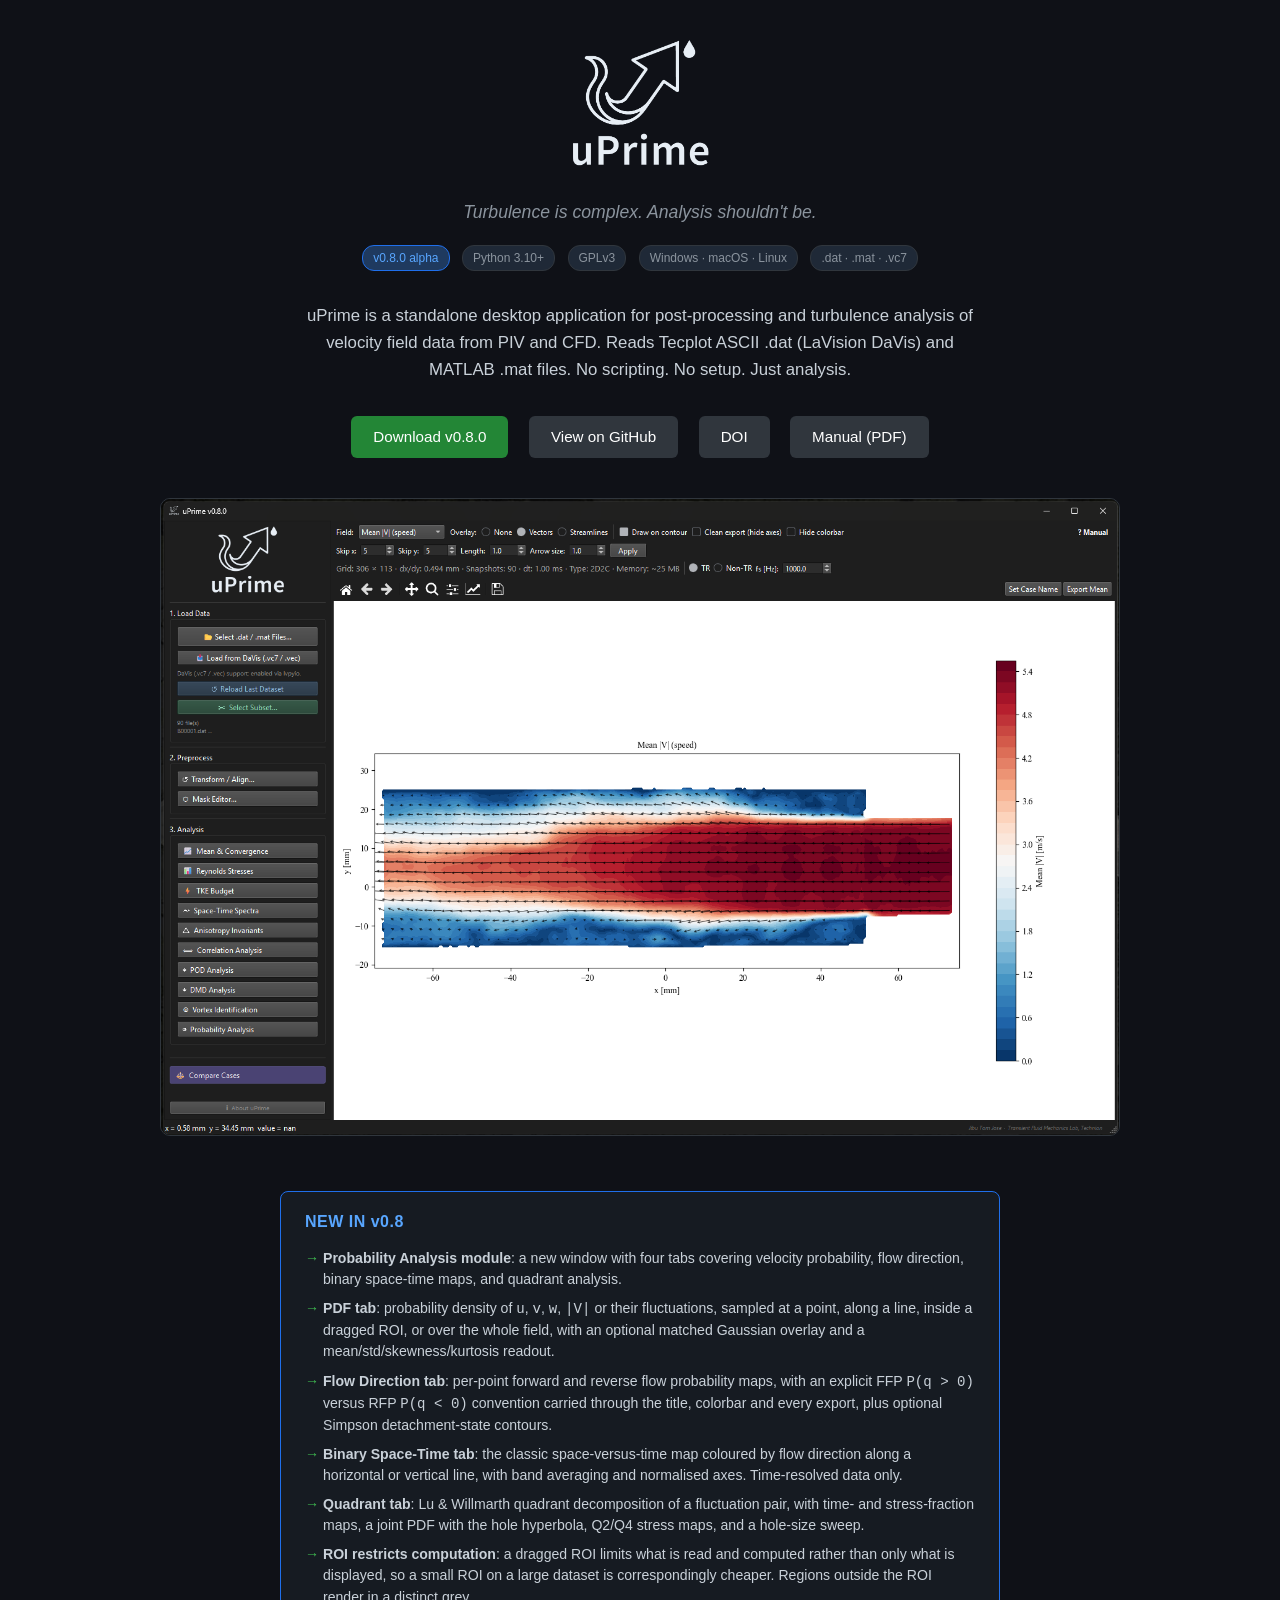
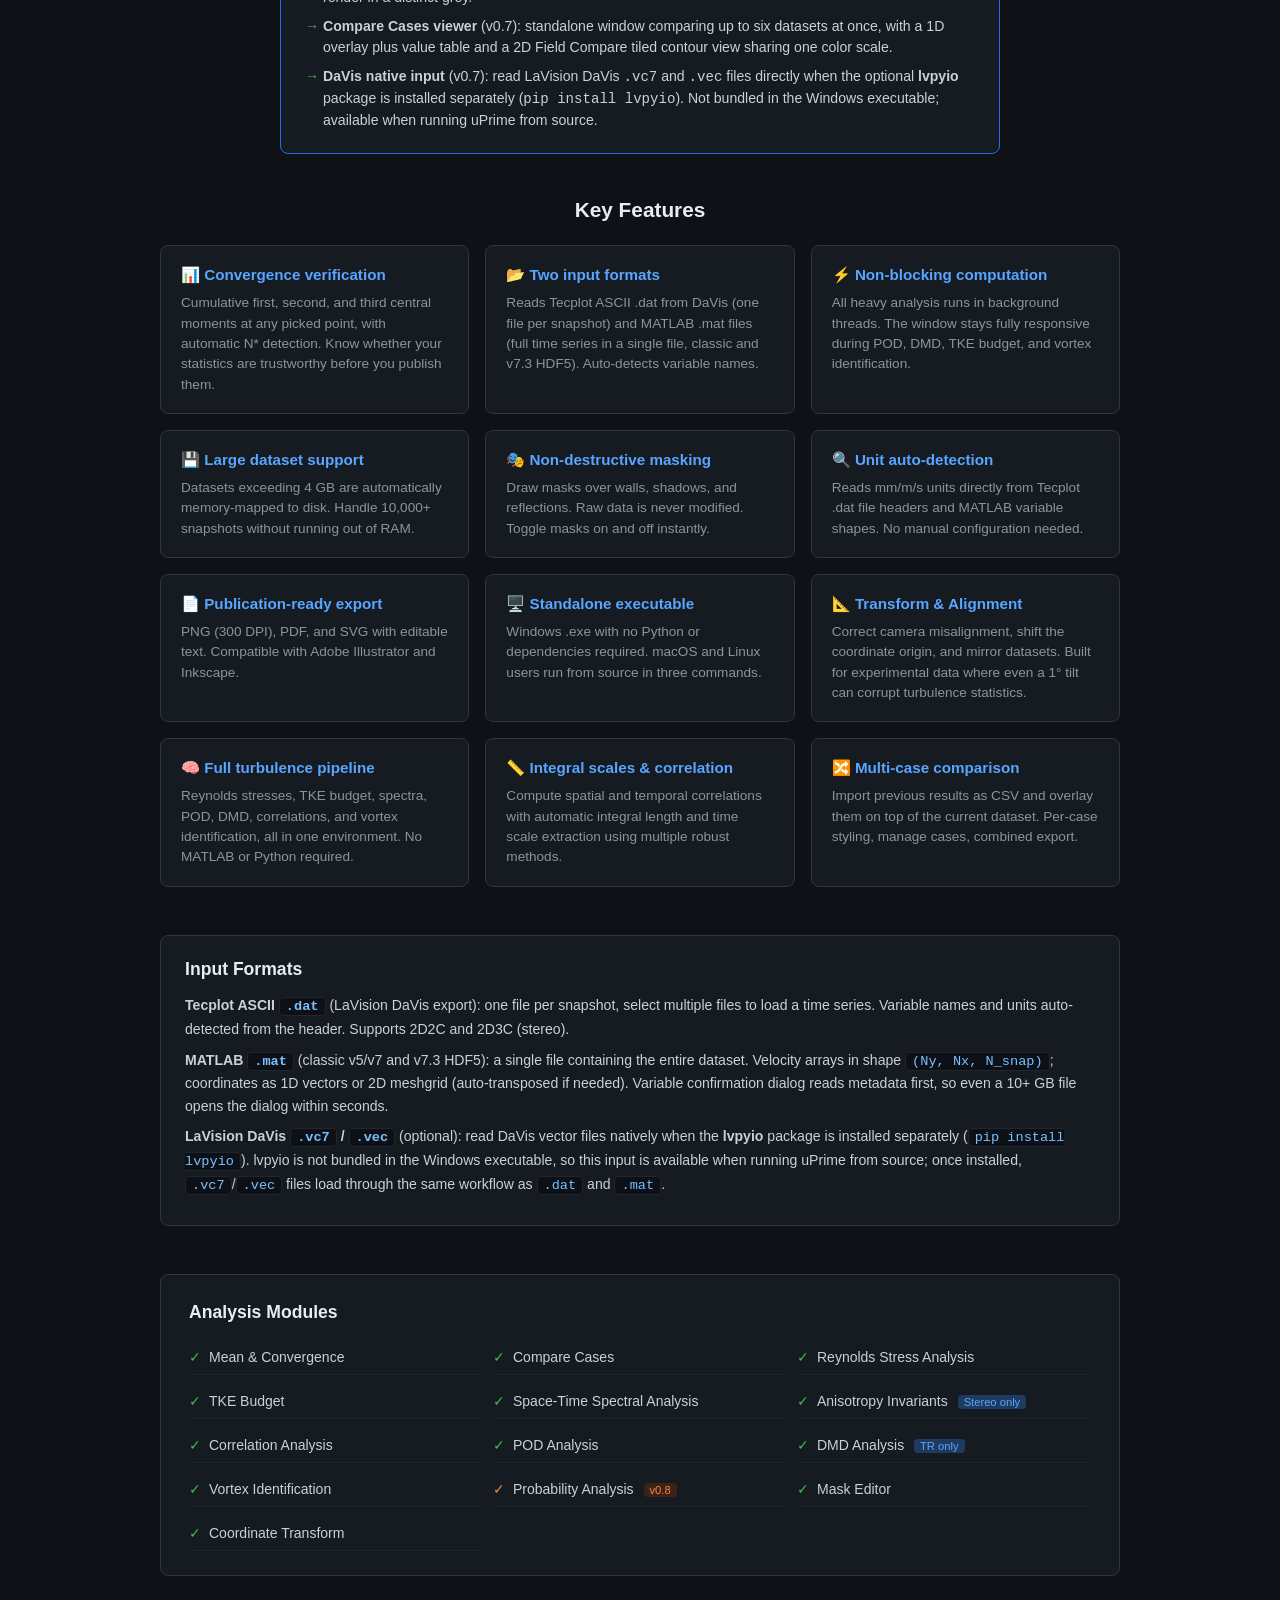
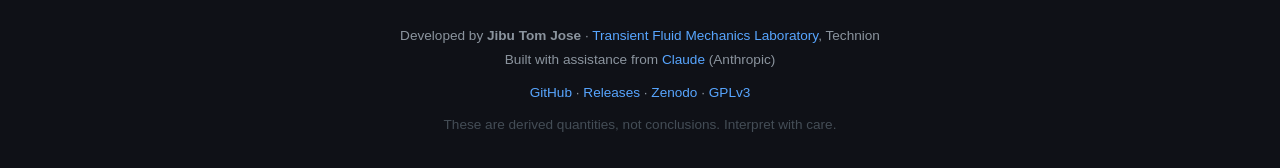
==== index.html @ c2b74d26 "Add Bing site verification tag Verifies the site in Bing Webmaster Tools. Bing requires the tag to s" ====
<!DOCTYPE html>
<html>
<head>
  <meta charset="UTF-8">
  <title>uPrime - PIV & CFD Velocity Field Analysis Software</title>
  <meta name="description" content="GUI-based velocity field analysis software for PIV and CFD. Turbulence analysis without scripting. Velocity PDFs, backflow probability and quadrant analysis. Reads Tecplot .dat and MATLAB .mat files.">
  <meta name="keywords" content="PIV, CFD, turbulence, Reynolds stresses, TKE budget, POD, DMD, vortex identification, probability density function, quadrant analysis, backflow, MATLAB mat, DaVis, open source">
  <meta name="msvalidate.01" content="B8145C4EA0D9F4D5F2A67E683A145639" />
  <meta property="og:title" content="uPrime - PIV & CFD Velocity Field Analysis">
  <meta property="og:description" content="Standalone desktop application for turbulence post-processing. No scripting required.">
  <meta property="og:type" content="website">
  <style>
    * { box-sizing: border-box; margin: 0; padding: 0; }
    body {
      font-family: -apple-system, BlinkMacSystemFont, "Segoe UI", Arial, sans-serif;
      background: #0f1117;
      color: #e6edf3;
      text-align: center;
      padding: 40px 20px;
      line-height: 1.5;
    }
    .container {
      max-width: 960px;
      margin: auto;
    }
    .logo {
      width: 140px;
      margin-bottom: 16px;
    }
    h1 {
      font-size: 2.8rem;
      font-weight: 700;
      margin-bottom: 6px;
    }
    .tagline {
      font-style: italic;
      color: #8b949e;
      font-size: 1.1rem;
      margin-bottom: 16px;
    }
    .description {
      font-size: 1.05rem;
      color: #c9d1d9;
      max-width: 680px;
      margin: 0 auto 24px;
      line-height: 1.6;
    }
    .buttons {
      margin-bottom: 32px;
    }
    a.button {
      display: inline-block;
      margin: 8px;
      padding: 10px 22px;
      background: #238636;
      color: white;
      border-radius: 6px;
      text-decoration: none;
      font-size: 0.95rem;
      transition: background 0.15s;
    }
    a.button:hover {
      background: #2ea043;
    }
    a.secondary {
      background: #30363d;
    }
    a.secondary:hover {
      background: #424a53;
    }
    .gui-img {
      width: 100%;
      border-radius: 10px;
      margin-bottom: 48px;
      border: 1px solid #30363d;
    }
    .badge {
      display: inline-block;
      background: #1f2937;
      color: #8b949e;
      font-size: 0.75rem;
      padding: 3px 10px;
      border-radius: 12px;
      margin: 4px;
      border: 1px solid #30363d;
    }
    .badge.highlight {
      background: #1f3a5f;
      color: #58a6ff;
      border-color: #1f6feb;
    }
    .badges {
      margin-bottom: 28px;
    }
    .whats-new {
      background: #161b22;
      border: 1px solid #1f6feb;
      border-radius: 8px;
      padding: 18px 24px;
      margin: 0 auto 40px;
      max-width: 720px;
      text-align: left;
    }
    .whats-new h2 {
      font-size: 1.0rem;
      color: #58a6ff;
      margin-bottom: 10px;
      letter-spacing: 0.5px;
    }
    .whats-new ul {
      list-style: none;
      padding-left: 0;
    }
    .whats-new li {
      font-size: 0.88rem;
      color: #c9d1d9;
      padding: 4px 0;
      padding-left: 18px;
      position: relative;
    }
    .whats-new li::before {
      content: "→";
      position: absolute;
      left: 0;
      color: #3fb950;
    }
    .features {
      display: grid;
      grid-template-columns: repeat(auto-fit, minmax(260px, 1fr));
      gap: 16px;
      text-align: left;
      margin-bottom: 48px;
    }
    .feature-card {
      background: #161b22;
      border: 1px solid #30363d;
      border-radius: 8px;
      padding: 18px 20px;
    }
    .feature-card h3 {
      font-size: 0.95rem;
      color: #58a6ff;
      margin-bottom: 6px;
    }
    .feature-card p {
      font-size: 0.85rem;
      color: #8b949e;
      line-height: 1.5;
    }
    .modules {
      text-align: left;
      background: #161b22;
      border: 1px solid #30363d;
      border-radius: 8px;
      padding: 24px 28px;
      margin-bottom: 48px;
    }
    .modules h2 {
      font-size: 1.1rem;
      margin-bottom: 16px;
      color: #e6edf3;
    }
    .module-grid {
      display: grid;
      grid-template-columns: repeat(auto-fit, minmax(220px, 1fr));
      gap: 10px;
    }
    .module-item {
      font-size: 0.875rem;
      color: #c9d1d9;
      padding: 6px 0;
      border-bottom: 1px solid #21262d;
    }
    .module-item span.check {
      color: #3fb950;
      margin-right: 8px;
    }
    .module-item.new span.check {
      color: #f0883e;
    }
    .module-badge {
      font-size: 0.7rem;
      background: #1f3a5f;
      color: #58a6ff;
      padding: 1px 6px;
      border-radius: 4px;
      margin-left: 6px;
    }
    .module-badge.new {
      background: #3d2317;
      color: #f0883e;
    }
    .formats {
      text-align: left;
      background: #161b22;
      border: 1px solid #30363d;
      border-radius: 8px;
      padding: 20px 24px;
      margin-bottom: 48px;
    }
    .formats h2 {
      font-size: 1.1rem;
      margin-bottom: 12px;
      color: #e6edf3;
    }
    .formats p {
      font-size: 0.88rem;
      color: #c9d1d9;
      margin-bottom: 8px;
      line-height: 1.6;
    }
    .formats code {
      background: #0d1117;
      padding: 1px 6px;
      border-radius: 4px;
      color: #79c0ff;
      font-size: 0.85rem;
      border: 1px solid #21262d;
    }
    .footer {
      color: #8b949e;
      font-size: 0.85rem;
      margin-top: 24px;
      line-height: 1.8;
    }
    .footer a {
      color: #58a6ff;
      text-decoration: none;
    }
    .footer a:hover {
      text-decoration: underline;
    }
    h2.section-title {
      font-size: 1.3rem;
      margin-bottom: 20px;
      color: #e6edf3;
    }
  </style>
</head>
<body>
<div class="container">

  <!-- Logo -->
  <img class="logo" src="assets/logo_dark.png" alt="uPrime logo">

  <!-- Tagline -->
  <p class="tagline">Turbulence is complex. Analysis shouldn't be.</p>

  <!-- Badges -->
  <div class="badges">
    <span class="badge highlight">v0.8.0 alpha</span>
    <span class="badge">Python 3.10+</span>
    <span class="badge">GPLv3</span>
    <span class="badge">Windows · macOS · Linux</span>
    <span class="badge">.dat &middot; .mat &middot; .vc7</span>
  </div>

  <!-- Description -->
  <p class="description">
    uPrime is a standalone desktop application for post-processing and turbulence analysis
    of velocity field data from PIV and CFD. Reads Tecplot ASCII .dat (LaVision DaVis) and
    MATLAB .mat files. No scripting. No setup. Just analysis.
  </p>

  <!-- Buttons -->
  <div class="buttons">
    <a class="button" href="https://github.com/CmdrRyder/uPrime/releases/latest">Download v0.8.0</a>
    <a class="button secondary" href="https://github.com/CmdrRyder/uPrime">View on GitHub</a>
    <a class="button secondary" href="https://doi.org/10.5281/zenodo.19376184">DOI</a>
    <a class="button secondary" href="docs/Manual.pdf">Manual (PDF)</a>
  </div>

  <!-- GUI Screenshot -->
  <img class="gui-img" src="docs/images/gui_v080.png" alt="uPrime v0.8.0 GUI"
       onerror="this.onerror=null;this.src='docs/images/gui_v08.png';">

  <!-- What's New -->
  <div class="whats-new">
    <h2>NEW IN v0.8</h2>
    <ul>
      <li><strong>Probability Analysis module</strong>: a new window with four tabs covering velocity probability, flow direction, binary space-time maps, and quadrant analysis.</li>
      <li><strong>PDF tab</strong>: probability density of <code>u</code>, <code>v</code>, <code>w</code>, <code>|V|</code> or their fluctuations, sampled at a point, along a line, inside a dragged ROI, or over the whole field, with an optional matched Gaussian overlay and a mean/std/skewness/kurtosis readout.</li>
      <li><strong>Flow Direction tab</strong>: per-point forward and reverse flow probability maps, with an explicit FFP <code>P(q &gt; 0)</code> versus RFP <code>P(q &lt; 0)</code> convention carried through the title, colorbar and every export, plus optional Simpson detachment-state contours.</li>
      <li><strong>Binary Space-Time tab</strong>: the classic space-versus-time map coloured by flow direction along a horizontal or vertical line, with band averaging and normalised axes. Time-resolved data only.</li>
      <li><strong>Quadrant tab</strong>: Lu &amp; Willmarth quadrant decomposition of a fluctuation pair, with time- and stress-fraction maps, a joint PDF with the hole hyperbola, Q2/Q4 stress maps, and a hole-size sweep.</li>
      <li><strong>ROI restricts computation</strong>: a dragged ROI limits what is read and computed rather than only what is displayed, so a small ROI on a large dataset is correspondingly cheaper. Regions outside the ROI render in a distinct grey.</li>
      <li><strong>Compare Cases viewer</strong> (v0.7): standalone window comparing up to six datasets at once, with a 1D overlay plus value table and a 2D Field Compare tiled contour view sharing one color scale.</li>
      <li><strong>DaVis native input</strong> (v0.7): read LaVision DaVis <code>.vc7</code> and <code>.vec</code> files directly when the optional <strong>lvpyio</strong> package is installed separately (<code>pip install lvpyio</code>). Not bundled in the Windows executable; available when running uPrime from source.</li>
    </ul>
  </div>

  <!-- Key Features -->
  <h2 class="section-title">Key Features</h2>
  <div class="features">
    <div class="feature-card">
      <h3>📊 Convergence verification</h3>
      <p>Cumulative first, second, and third central moments at any picked point, with automatic N* detection. Know whether your statistics are trustworthy before you publish them.</p>
    </div>
    <div class="feature-card">
      <h3>📂 Two input formats</h3>
      <p>Reads Tecplot ASCII .dat from DaVis (one file per snapshot) and MATLAB .mat files (full time series in a single file, classic and v7.3 HDF5). Auto-detects variable names.</p>
    </div>
    <div class="feature-card">
      <h3>⚡ Non-blocking computation</h3>
      <p>All heavy analysis runs in background threads. The window stays fully responsive during POD, DMD, TKE budget, and vortex identification.</p>
    </div>
    <div class="feature-card">
      <h3>💾 Large dataset support</h3>
      <p>Datasets exceeding 4 GB are automatically memory-mapped to disk. Handle 10,000+ snapshots without running out of RAM.</p>
    </div>
    <div class="feature-card">
      <h3>🎭 Non-destructive masking</h3>
      <p>Draw masks over walls, shadows, and reflections. Raw data is never modified. Toggle masks on and off instantly.</p>
    </div>
    <div class="feature-card">
      <h3>🔍 Unit auto-detection</h3>
      <p>Reads mm/m/s units directly from Tecplot .dat file headers and MATLAB variable shapes. No manual configuration needed.</p>
    </div>
    <div class="feature-card">
      <h3>📄 Publication-ready export</h3>
      <p>PNG (300 DPI), PDF, and SVG with editable text. Compatible with Adobe Illustrator and Inkscape.</p>
    </div>
    <div class="feature-card">
      <h3>🖥️ Standalone executable</h3>
      <p>Windows .exe with no Python or dependencies required. macOS and Linux users run from source in three commands.</p>
    </div>
    <div class="feature-card">
      <h3>📐 Transform &amp; Alignment</h3>
      <p>Correct camera misalignment, shift the coordinate origin, and mirror datasets. Built for experimental data where even a 1° tilt can corrupt turbulence statistics.</p>
    </div>
    <div class="feature-card">
      <h3>🧠 Full turbulence pipeline</h3>
      <p>Reynolds stresses, TKE budget, spectra, POD, DMD, correlations, and vortex identification, all in one environment. No MATLAB or Python required.</p>
    </div>
    <div class="feature-card">
      <h3>📏 Integral scales &amp; correlation</h3>
      <p>Compute spatial and temporal correlations with automatic integral length and time scale extraction using multiple robust methods.</p>
    </div>
    <div class="feature-card">
      <h3>🔀 Multi-case comparison</h3>
      <p>Import previous results as CSV and overlay them on top of the current dataset. Per-case styling, manage cases, combined export.</p>
    </div>
  </div>

  <!-- Input Formats -->
  <div class="formats">
    <h2>Input Formats</h2>
    <p>
      <strong>Tecplot ASCII <code>.dat</code></strong> (LaVision DaVis export):
      one file per snapshot, select multiple files to load a time series.
      Variable names and units auto-detected from the header. Supports 2D2C and 2D3C (stereo).
    </p>
    <p>
      <strong>MATLAB <code>.mat</code></strong> (classic v5/v7 and v7.3 HDF5):
      a single file containing the entire dataset. Velocity arrays in shape <code>(Ny, Nx, N_snap)</code>;
      coordinates as 1D vectors or 2D meshgrid (auto-transposed if needed). Variable confirmation dialog
      reads metadata first, so even a 10+ GB file opens the dialog within seconds.
    </p>
    <p>
      <strong>LaVision DaVis <code>.vc7</code> / <code>.vec</code></strong> (optional):
      read DaVis vector files natively when the <strong>lvpyio</strong> package is installed
      separately (<code>pip install lvpyio</code>). lvpyio is not bundled in the Windows
      executable, so this input is available when running uPrime from source; once installed,
      <code>.vc7</code>/<code>.vec</code> files load through the same workflow as <code>.dat</code> and <code>.mat</code>.
    </p>
  </div>

  <!-- Analysis Modules -->
  <div class="modules">
    <h2>Analysis Modules</h2>
    <div class="module-grid">
      <div class="module-item"><span class="check">✓</span>Mean &amp; Convergence</div>
      <div class="module-item"><span class="check">✓</span>Compare Cases</div>
      <div class="module-item"><span class="check">✓</span>Reynolds Stress Analysis</div>
      <div class="module-item"><span class="check">✓</span>TKE Budget</div>
      <div class="module-item"><span class="check">✓</span>Space-Time Spectral Analysis</div>
      <div class="module-item"><span class="check">✓</span>Anisotropy Invariants <span class="module-badge">Stereo only</span></div>
      <div class="module-item"><span class="check">✓</span>Correlation Analysis</div>
      <div class="module-item"><span class="check">✓</span>POD Analysis</div>
      <div class="module-item"><span class="check">✓</span>DMD Analysis <span class="module-badge">TR only</span></div>
      <div class="module-item"><span class="check">✓</span>Vortex Identification</div>
      <div class="module-item new"><span class="check">✓</span>Probability Analysis <span class="module-badge new">v0.8</span></div>
      <div class="module-item"><span class="check">✓</span>Mask Editor</div>
      <div class="module-item"><span class="check">✓</span>Coordinate Transform</div>
    </div>
  </div>

  <!-- Footer -->
  <div class="footer">
    <p>Developed by <strong>Jibu Tom Jose</strong> &middot;
       <a href="https://www.tfmltechnion.com/" target="_blank">Transient Fluid Mechanics Laboratory</a>, Technion</p>
    <p>Built with assistance from <a href="https://www.anthropic.com" target="_blank">Claude</a> (Anthropic)</p>
    <p style="margin-top:8px;">
      <a href="https://github.com/CmdrRyder/uPrime">GitHub</a> &middot;
      <a href="https://github.com/CmdrRyder/uPrime/releases">Releases</a> &middot;
      <a href="https://doi.org/10.5281/zenodo.19376184">Zenodo</a> &middot;
      <a href="https://www.gnu.org/licenses/gpl-3.0.en.html">GPLv3</a>
    </p>
    <p style="margin-top:8px; color:#444d56;">These are derived quantities, not conclusions. Interpret with care.</p>
  </div>

</div>
</body>
</html>
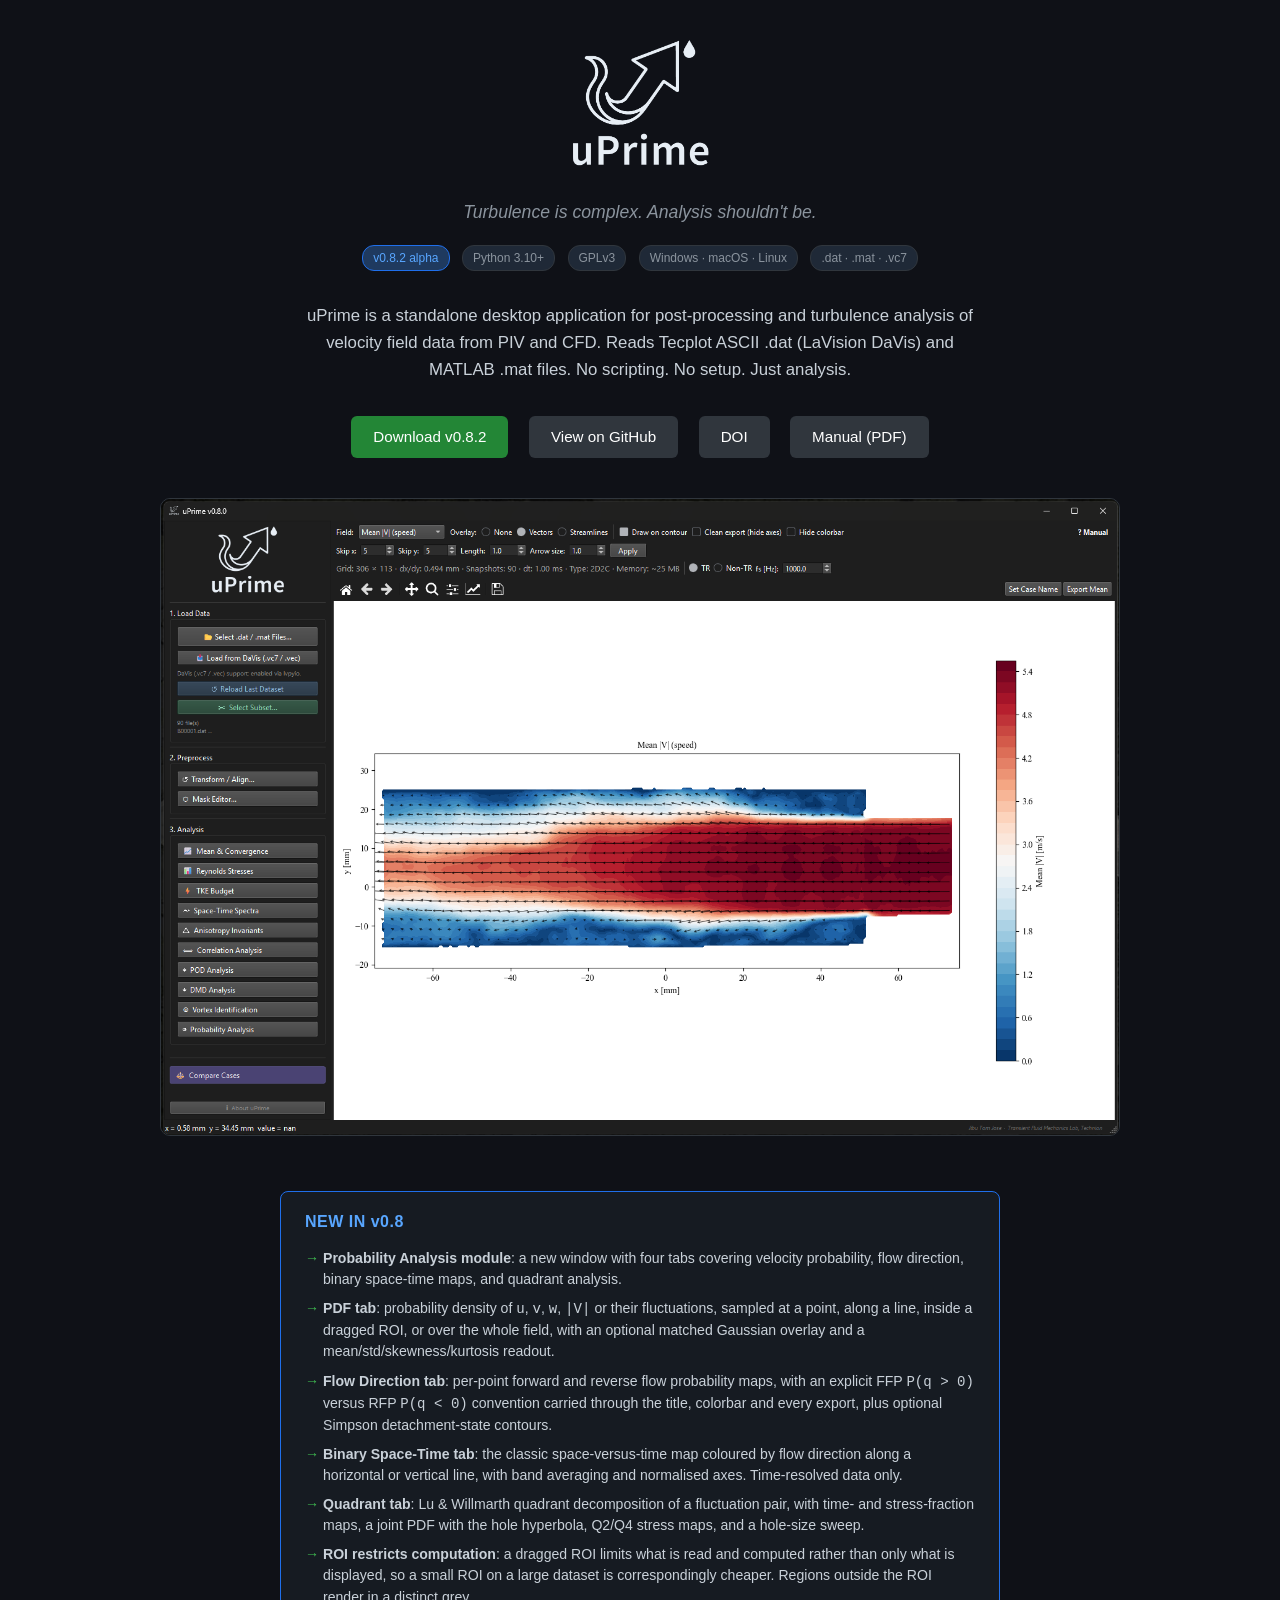
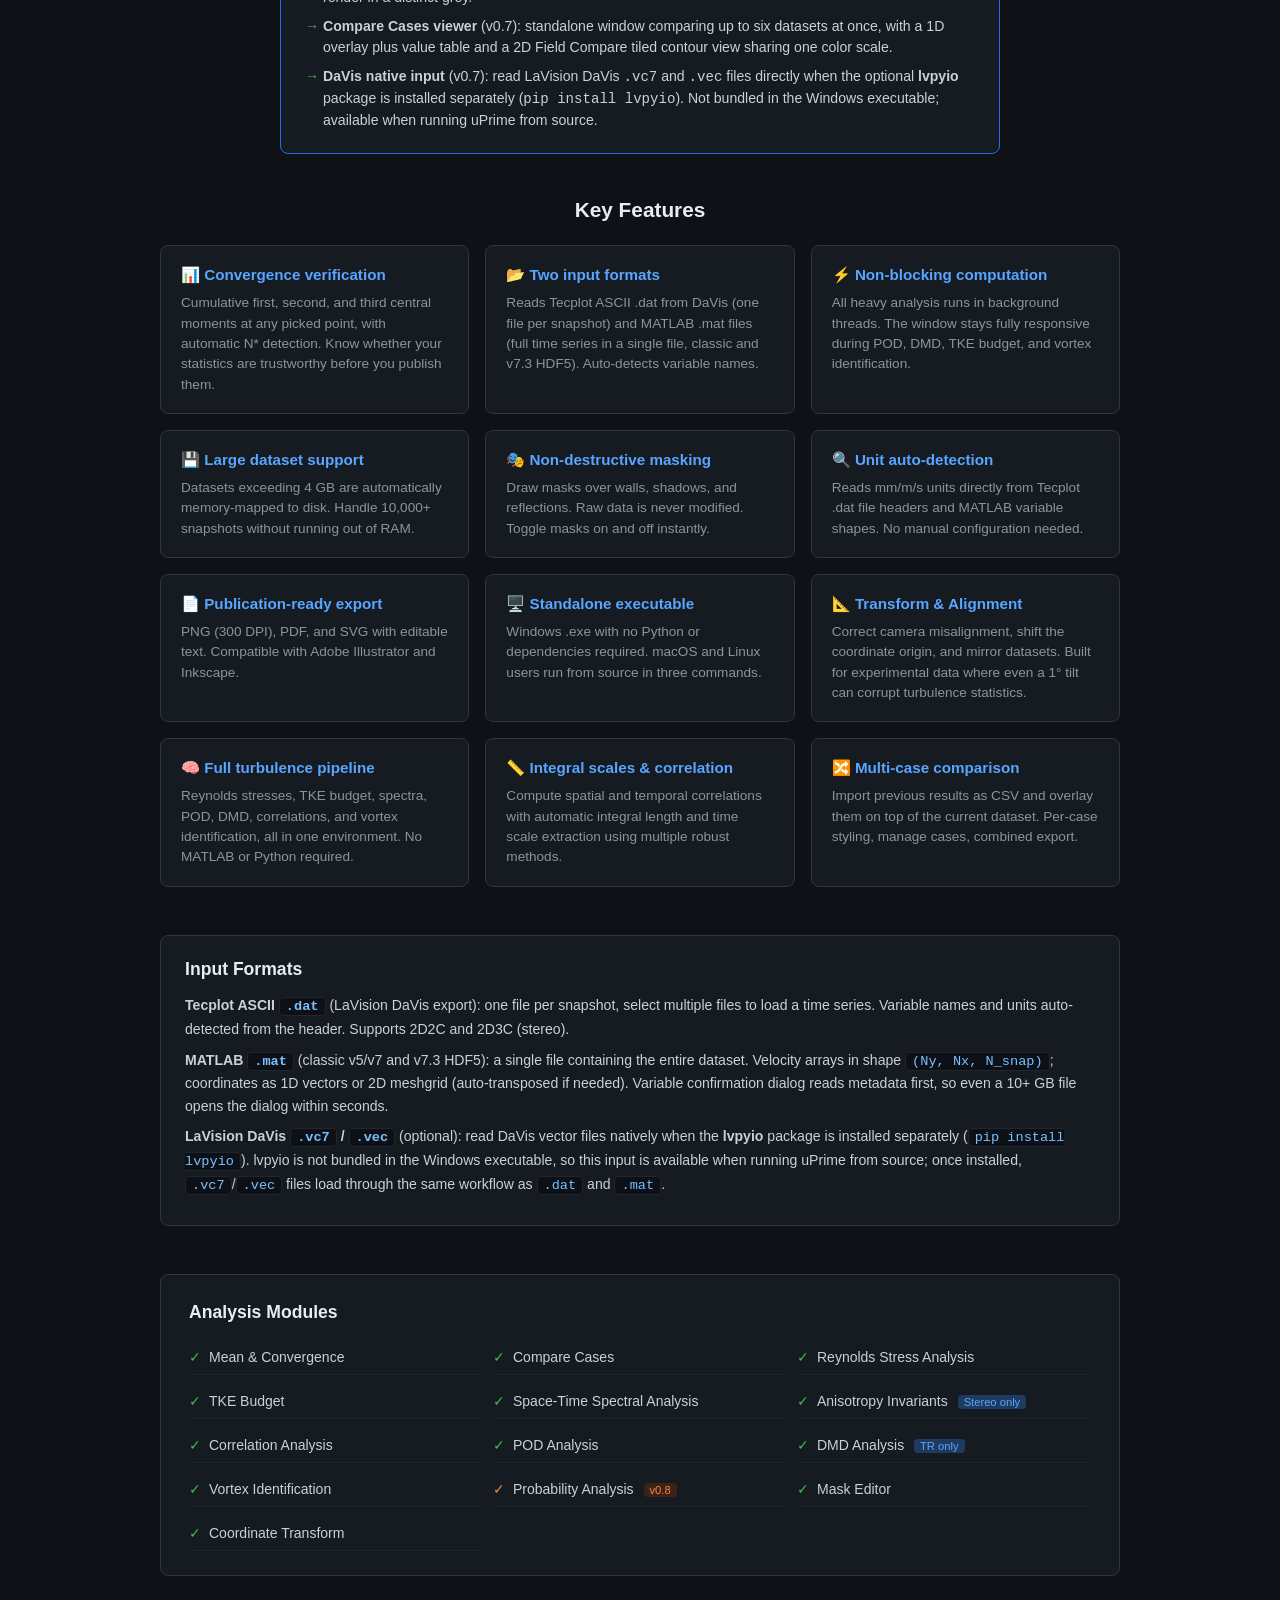
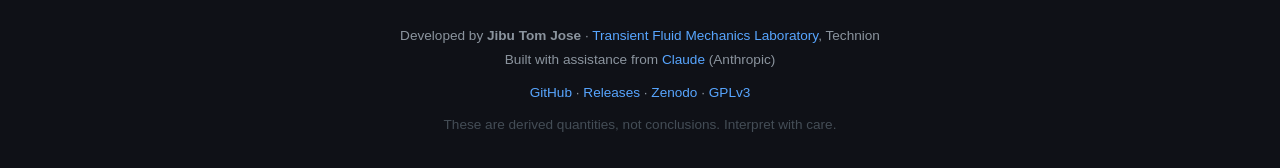
==== commit 59b957bd: "Convert uPrime to an installable package Move core/, gui/, assets/ and version.txt under a new uprim" ====
--- a/index.html
+++ b/index.html
@@ -241,14 +241,14 @@
 <div class="container">
 
   <!-- Logo -->
-  <img class="logo" src="assets/logo_dark.png" alt="uPrime logo">
+  <img class="logo" src="uprime/assets/logo_dark.png" alt="uPrime logo">
 
   <!-- Tagline -->
   <p class="tagline">Turbulence is complex. Analysis shouldn't be.</p>
 
   <!-- Badges -->
   <div class="badges">
-    <span class="badge highlight">v0.8.0 alpha</span>
+    <span class="badge highlight">v0.8.2 alpha</span>
     <span class="badge">Python 3.10+</span>
     <span class="badge">GPLv3</span>
     <span class="badge">Windows · macOS · Linux</span>
@@ -264,7 +264,7 @@
 
   <!-- Buttons -->
   <div class="buttons">
-    <a class="button" href="https://github.com/CmdrRyder/uPrime/releases/latest">Download v0.8.0</a>
+    <a class="button" href="https://github.com/CmdrRyder/uPrime/releases/latest">Download v0.8.2</a>
     <a class="button secondary" href="https://github.com/CmdrRyder/uPrime">View on GitHub</a>
     <a class="button secondary" href="https://doi.org/10.5281/zenodo.19376184">DOI</a>
     <a class="button secondary" href="docs/Manual.pdf">Manual (PDF)</a>
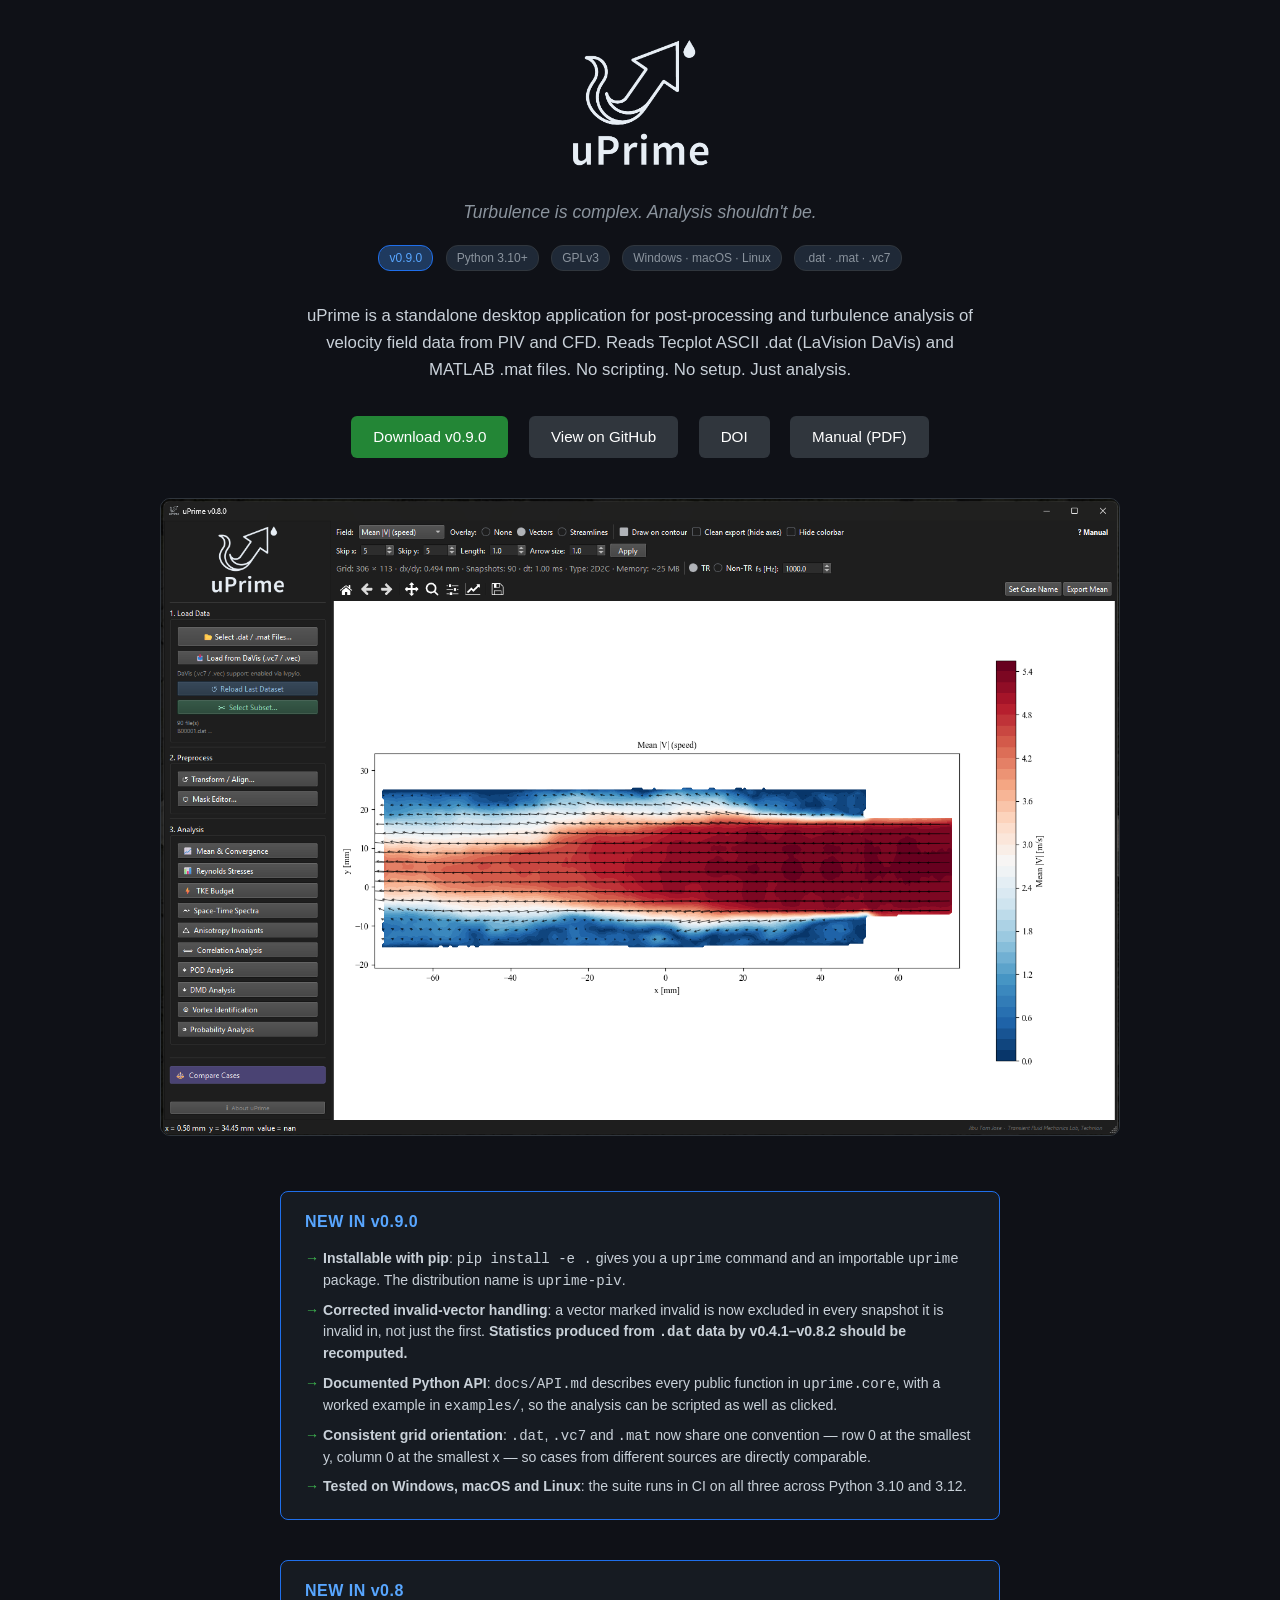
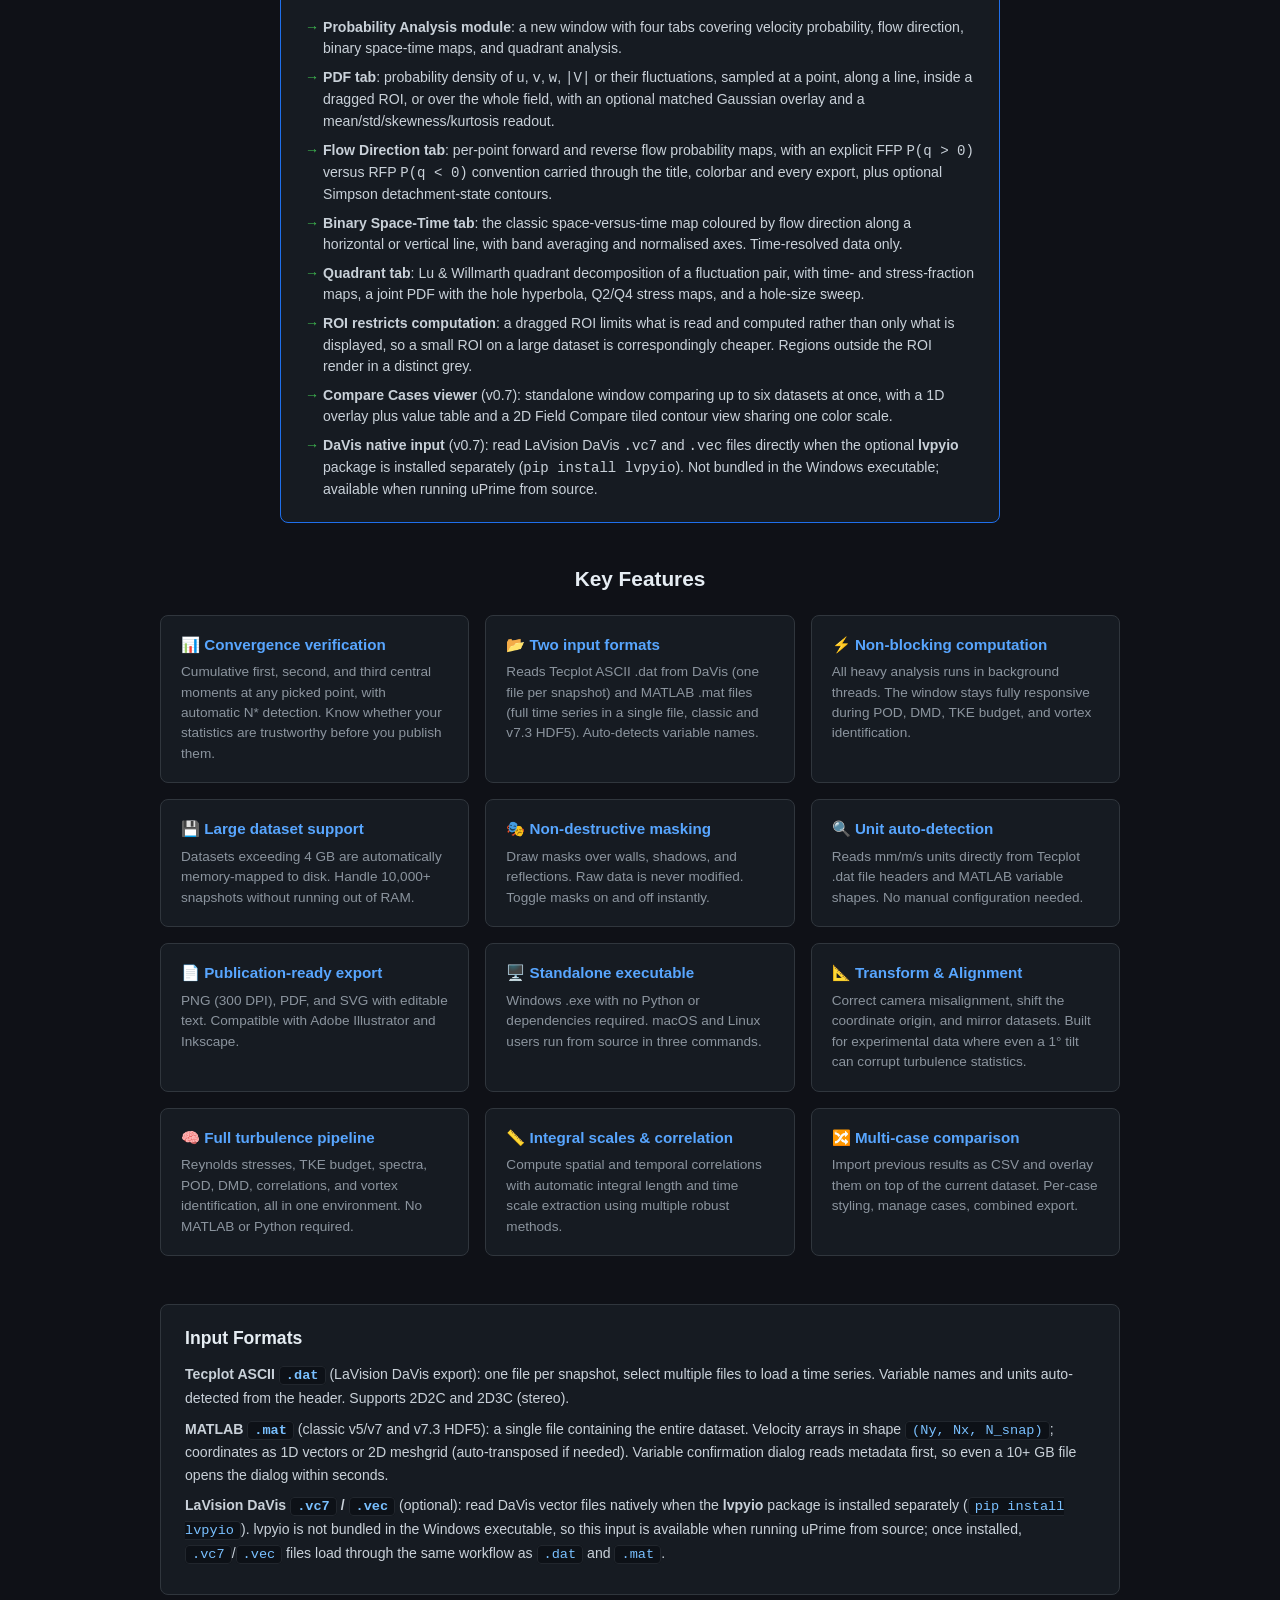
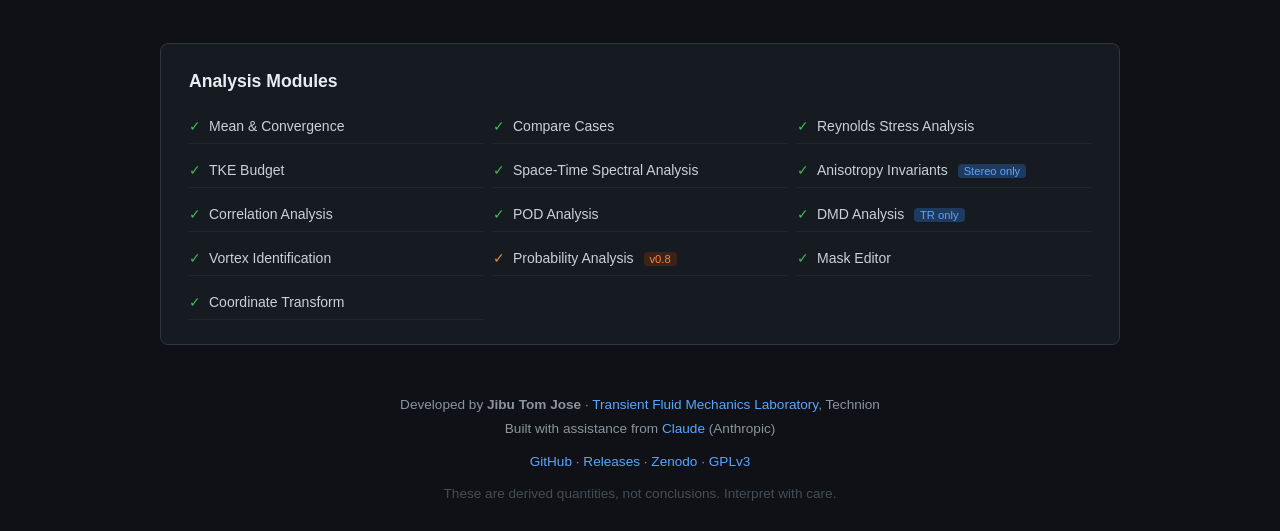
==== commit e7b14e5d: "Release v0.9.0 Drops the "alpha" label. Bumps every current-version string: version.txt, app.py, the" ====
--- a/index.html
+++ b/index.html
@@ -248,7 +248,7 @@
 
   <!-- Badges -->
   <div class="badges">
-    <span class="badge highlight">v0.8.2 alpha</span>
+    <span class="badge highlight">v0.9.0</span>
     <span class="badge">Python 3.10+</span>
     <span class="badge">GPLv3</span>
     <span class="badge">Windows · macOS · Linux</span>
@@ -264,17 +264,37 @@
 
   <!-- Buttons -->
   <div class="buttons">
-    <a class="button" href="https://github.com/CmdrRyder/uPrime/releases/latest">Download v0.8.2</a>
+    <a class="button" href="https://github.com/CmdrRyder/uPrime/releases/latest">Download v0.9.0</a>
     <a class="button secondary" href="https://github.com/CmdrRyder/uPrime">View on GitHub</a>
     <a class="button secondary" href="https://doi.org/10.5281/zenodo.19376184">DOI</a>
     <a class="button secondary" href="docs/Manual.pdf">Manual (PDF)</a>
   </div>
 
   <!-- GUI Screenshot -->
-  <img class="gui-img" src="docs/images/gui_v080.png" alt="uPrime v0.8.0 GUI"
-       onerror="this.onerror=null;this.src='docs/images/gui_v08.png';">
+  <img class="gui-img" src="docs/images/gui_v08.png" alt="uPrime v0.8 GUI">
 
   <!-- What's New -->
+  <div class="whats-new">
+    <h2>NEW IN v0.9.0</h2>
+    <ul>
+      <li><strong>Installable with pip</strong>: <code>pip install -e .</code> gives you a
+          <code>uprime</code> command and an importable <code>uprime</code> package. The
+          distribution name is <code>uprime-piv</code>.</li>
+      <li><strong>Corrected invalid-vector handling</strong>: a vector marked invalid is now
+          excluded in every snapshot it is invalid in, not just the first. <strong>Statistics
+          produced from <code>.dat</code> data by v0.4.1&ndash;v0.8.2 should be
+          recomputed.</strong></li>
+      <li><strong>Documented Python API</strong>: <code>docs/API.md</code> describes every
+          public function in <code>uprime.core</code>, with a worked example in
+          <code>examples/</code>, so the analysis can be scripted as well as clicked.</li>
+      <li><strong>Consistent grid orientation</strong>: <code>.dat</code>, <code>.vc7</code> and
+          <code>.mat</code> now share one convention &mdash; row 0 at the smallest y, column 0 at
+          the smallest x &mdash; so cases from different sources are directly comparable.</li>
+      <li><strong>Tested on Windows, macOS and Linux</strong>: the suite runs in CI on all three
+          across Python 3.10 and 3.12.</li>
+    </ul>
+  </div>
+
   <div class="whats-new">
     <h2>NEW IN v0.8</h2>
     <ul>
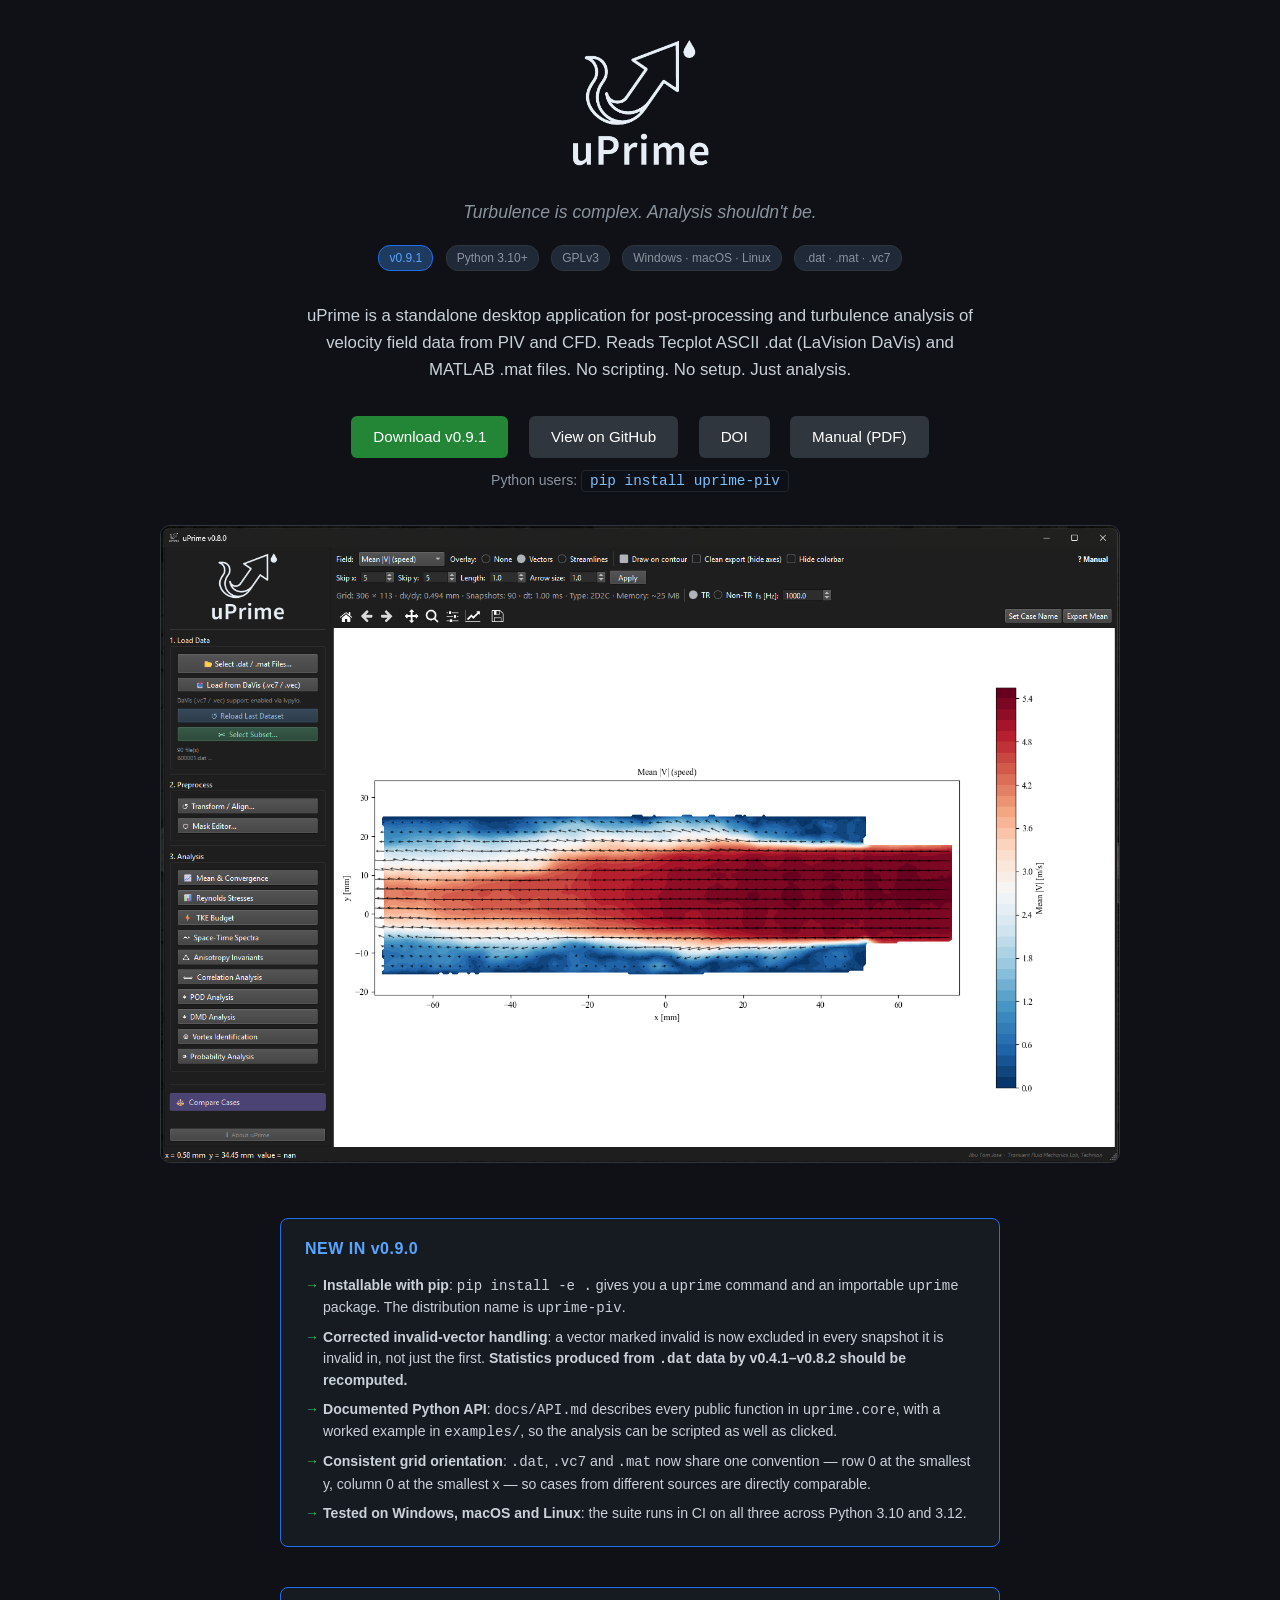
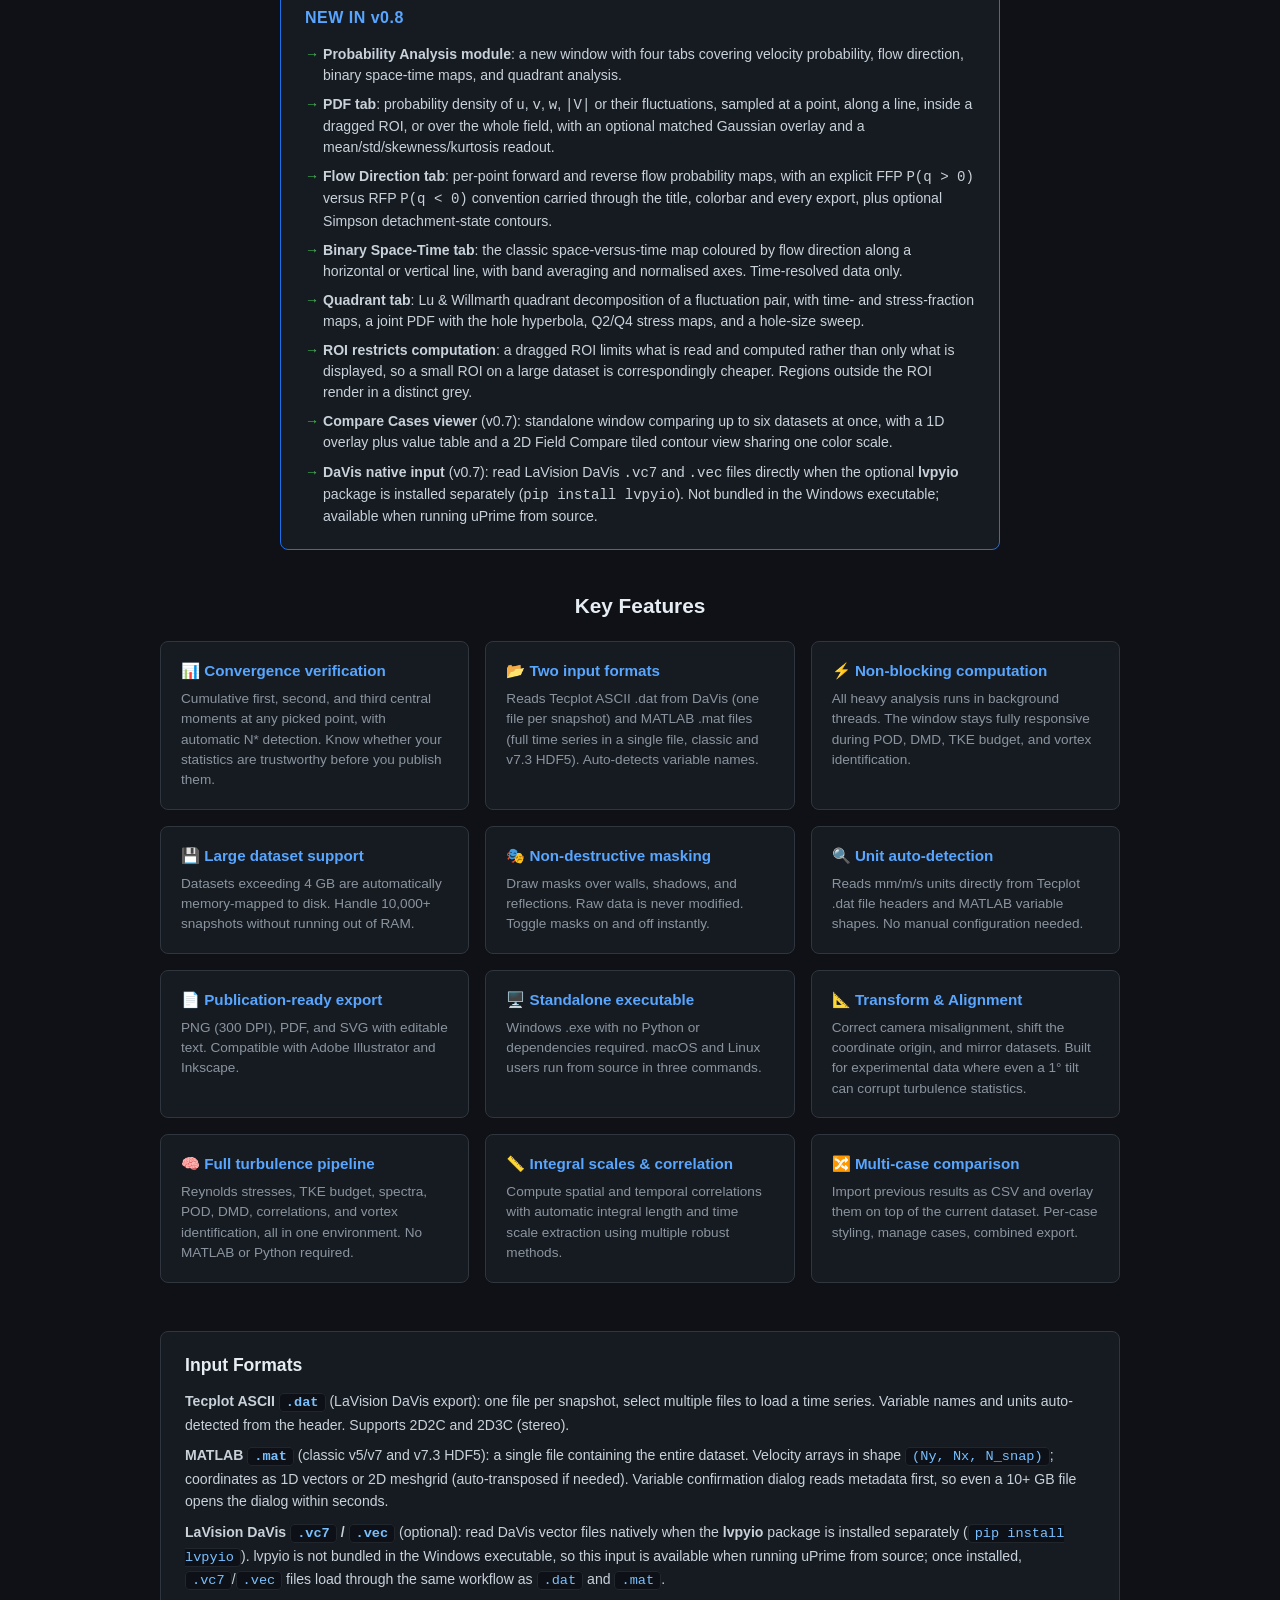
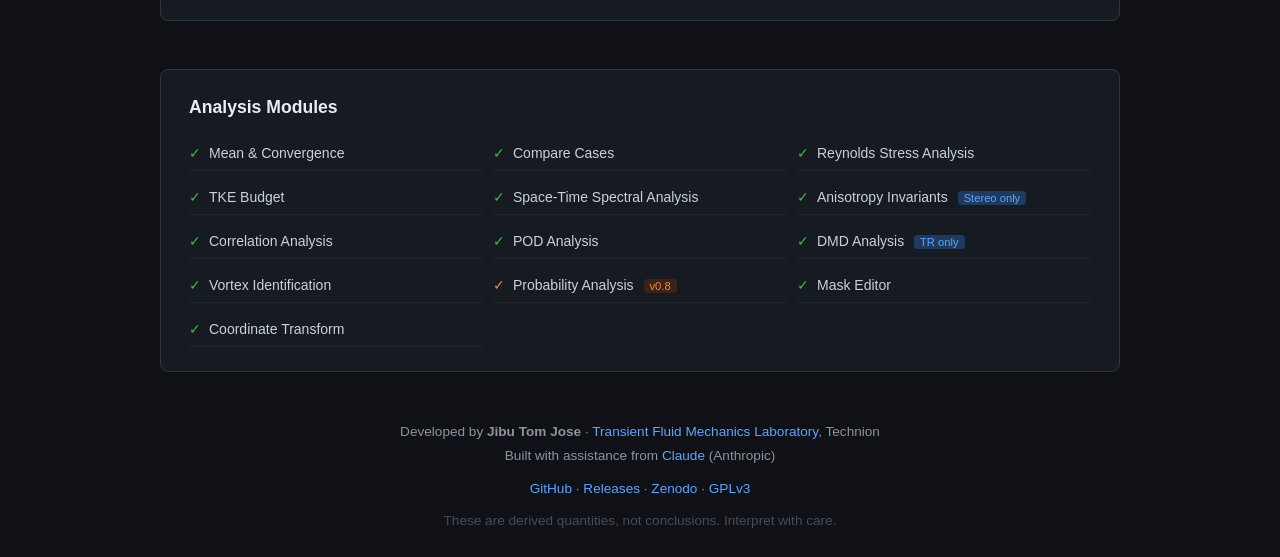
==== commit 95c5bba7: "v0.9.1: publish to PyPI as uprime-piv Co-Authored-By: Claude Opus 5.5 <noreply@anthropic.com>" ====
--- a/index.html
+++ b/index.html
@@ -48,6 +48,19 @@
     .buttons {
       margin-bottom: 32px;
     }
+    .pip-install {
+      margin: 4px 0 0;
+      font-size: 0.88rem;
+      color: #8b949e;
+    }
+    .pip-install code {
+      background: #0d1117;
+      padding: 2px 8px;
+      border-radius: 4px;
+      color: #79c0ff;
+      font-size: 0.9rem;
+      border: 1px solid #21262d;
+    }
     a.button {
       display: inline-block;
       margin: 8px;
@@ -248,7 +261,7 @@
 
   <!-- Badges -->
   <div class="badges">
-    <span class="badge highlight">v0.9.0</span>
+    <span class="badge highlight">v0.9.1</span>
     <span class="badge">Python 3.10+</span>
     <span class="badge">GPLv3</span>
     <span class="badge">Windows · macOS · Linux</span>
@@ -264,10 +277,11 @@
 
   <!-- Buttons -->
   <div class="buttons">
-    <a class="button" href="https://github.com/CmdrRyder/uPrime/releases/latest">Download v0.9.0</a>
+    <a class="button" href="https://github.com/CmdrRyder/uPrime/releases/latest">Download v0.9.1</a>
     <a class="button secondary" href="https://github.com/CmdrRyder/uPrime">View on GitHub</a>
     <a class="button secondary" href="https://doi.org/10.5281/zenodo.19376184">DOI</a>
     <a class="button secondary" href="docs/Manual.pdf">Manual (PDF)</a>
+    <p class="pip-install">Python users: <code>pip install uprime-piv</code></p>
   </div>
 
   <!-- GUI Screenshot -->
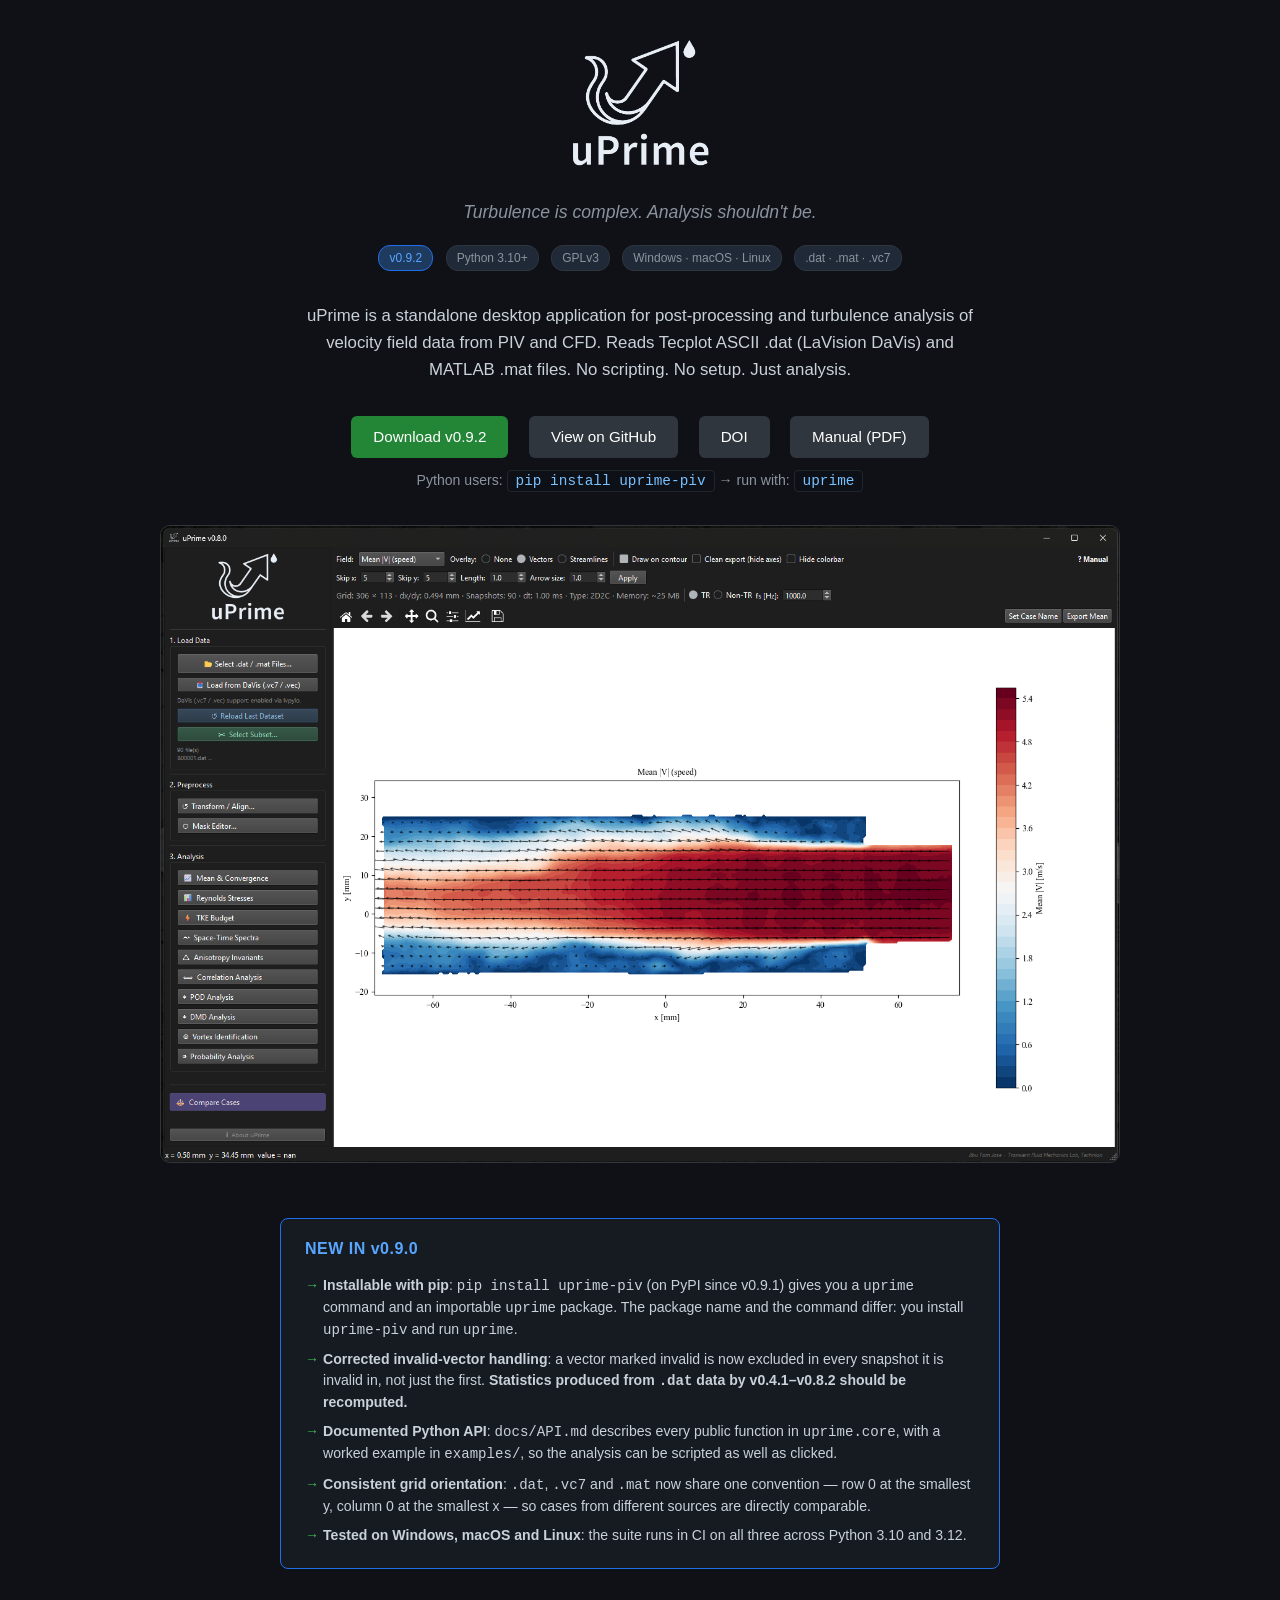
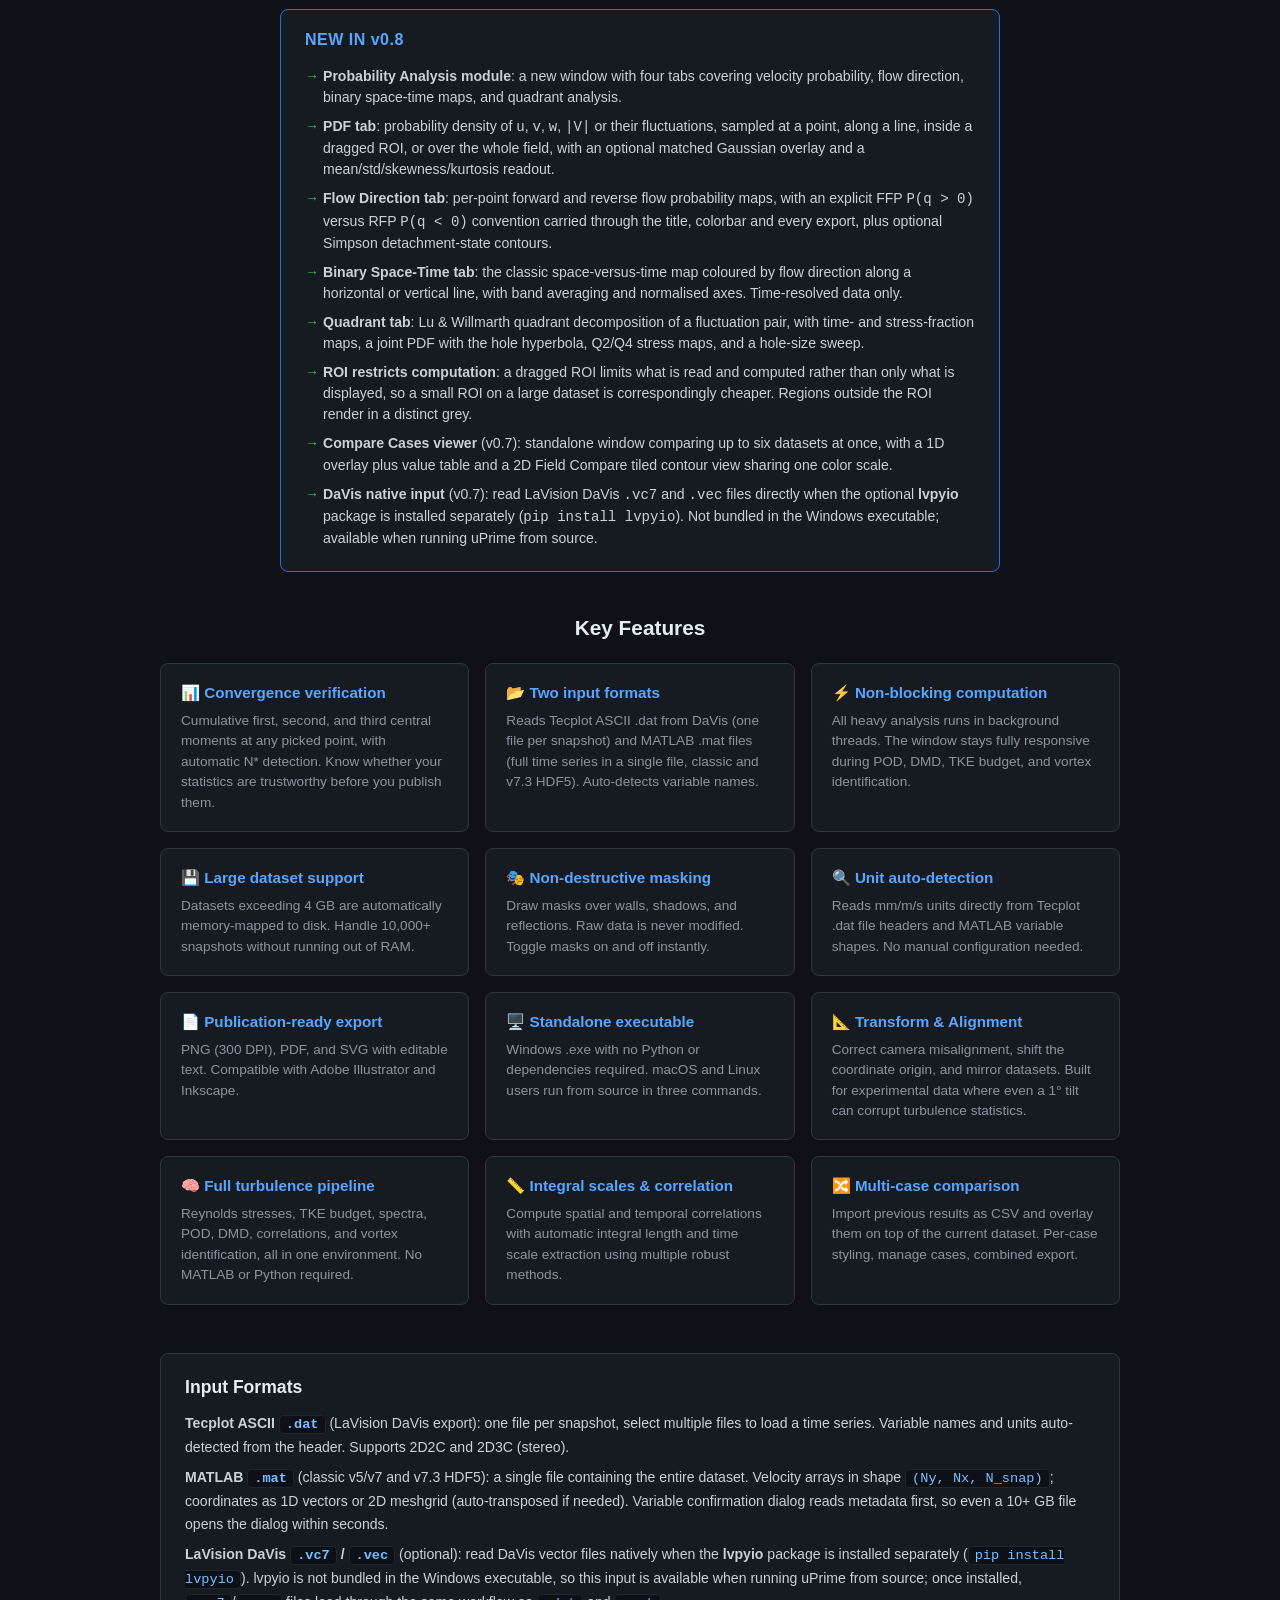
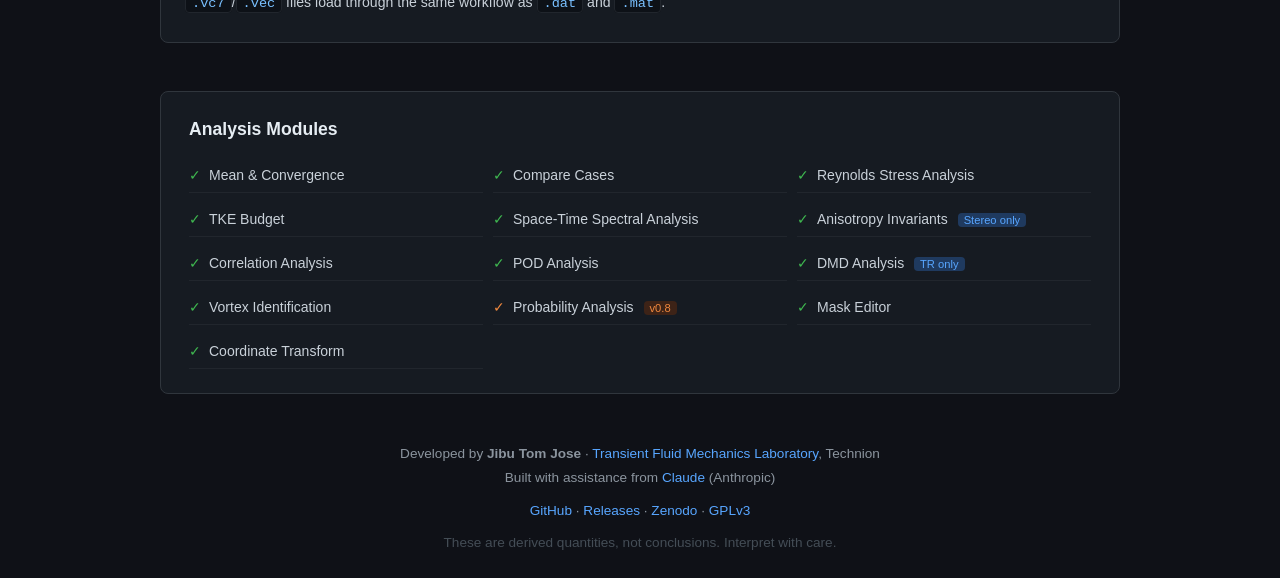
==== commit 02b59cbd: "v0.9.2: uprime-piv command alias, release-only publishing, housekeeping" ====
--- a/index.html
+++ b/index.html
@@ -261,7 +261,7 @@
 
   <!-- Badges -->
   <div class="badges">
-    <span class="badge highlight">v0.9.1</span>
+    <span class="badge highlight">v0.9.2</span>
     <span class="badge">Python 3.10+</span>
     <span class="badge">GPLv3</span>
     <span class="badge">Windows · macOS · Linux</span>
@@ -277,11 +277,11 @@
 
   <!-- Buttons -->
   <div class="buttons">
-    <a class="button" href="https://github.com/CmdrRyder/uPrime/releases/latest">Download v0.9.1</a>
+    <a class="button" href="https://github.com/CmdrRyder/uPrime/releases/latest">Download v0.9.2</a>
     <a class="button secondary" href="https://github.com/CmdrRyder/uPrime">View on GitHub</a>
     <a class="button secondary" href="https://doi.org/10.5281/zenodo.19376184">DOI</a>
     <a class="button secondary" href="docs/Manual.pdf">Manual (PDF)</a>
-    <p class="pip-install">Python users: <code>pip install uprime-piv</code></p>
+    <p class="pip-install">Python users: <code>pip install uprime-piv</code> &rarr; run with: <code>uprime</code></p>
   </div>
 
   <!-- GUI Screenshot -->
@@ -291,9 +291,10 @@
   <div class="whats-new">
     <h2>NEW IN v0.9.0</h2>
     <ul>
-      <li><strong>Installable with pip</strong>: <code>pip install -e .</code> gives you a
-          <code>uprime</code> command and an importable <code>uprime</code> package. The
-          distribution name is <code>uprime-piv</code>.</li>
+      <li><strong>Installable with pip</strong>: <code>pip install uprime-piv</code> (on PyPI
+          since v0.9.1) gives you a <code>uprime</code> command and an importable
+          <code>uprime</code> package. The package name and the command differ: you
+          install <code>uprime-piv</code> and run <code>uprime</code>.</li>
       <li><strong>Corrected invalid-vector handling</strong>: a vector marked invalid is now
           excluded in every snapshot it is invalid in, not just the first. <strong>Statistics
           produced from <code>.dat</code> data by v0.4.1&ndash;v0.8.2 should be
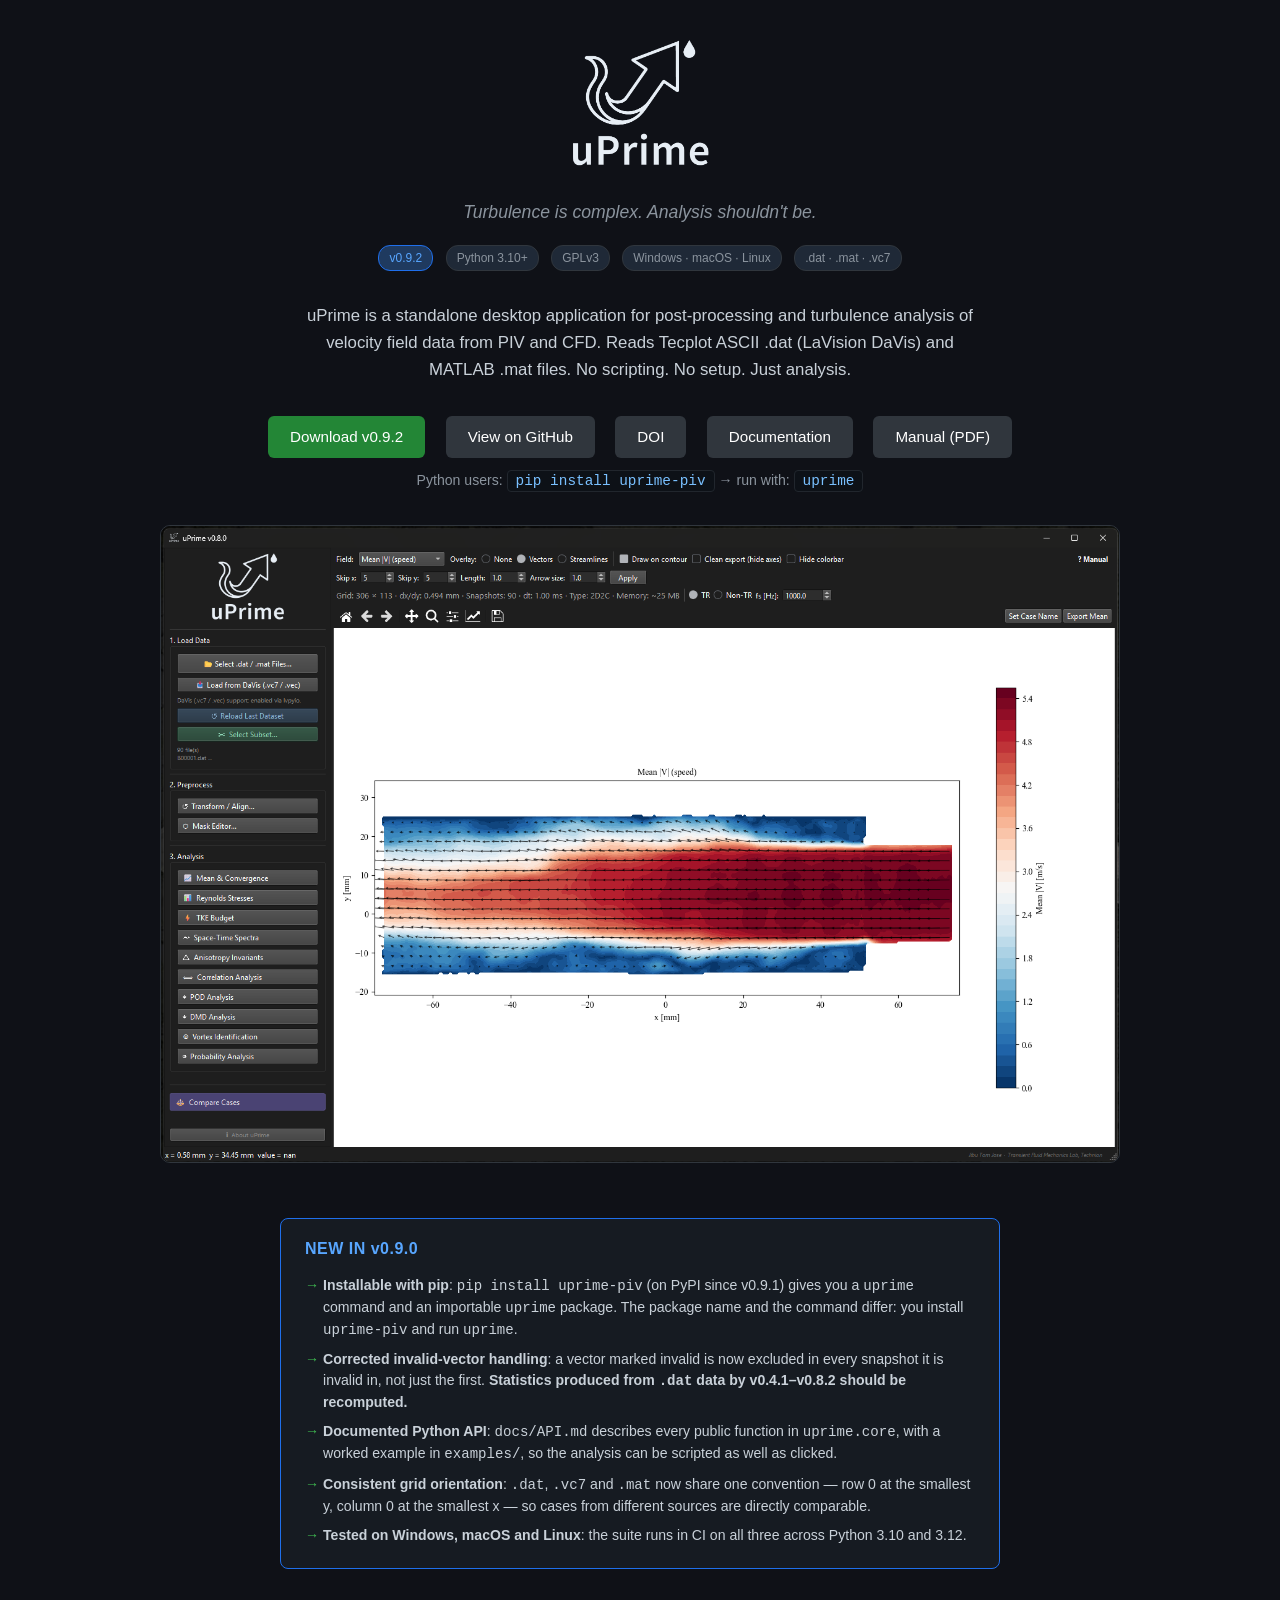
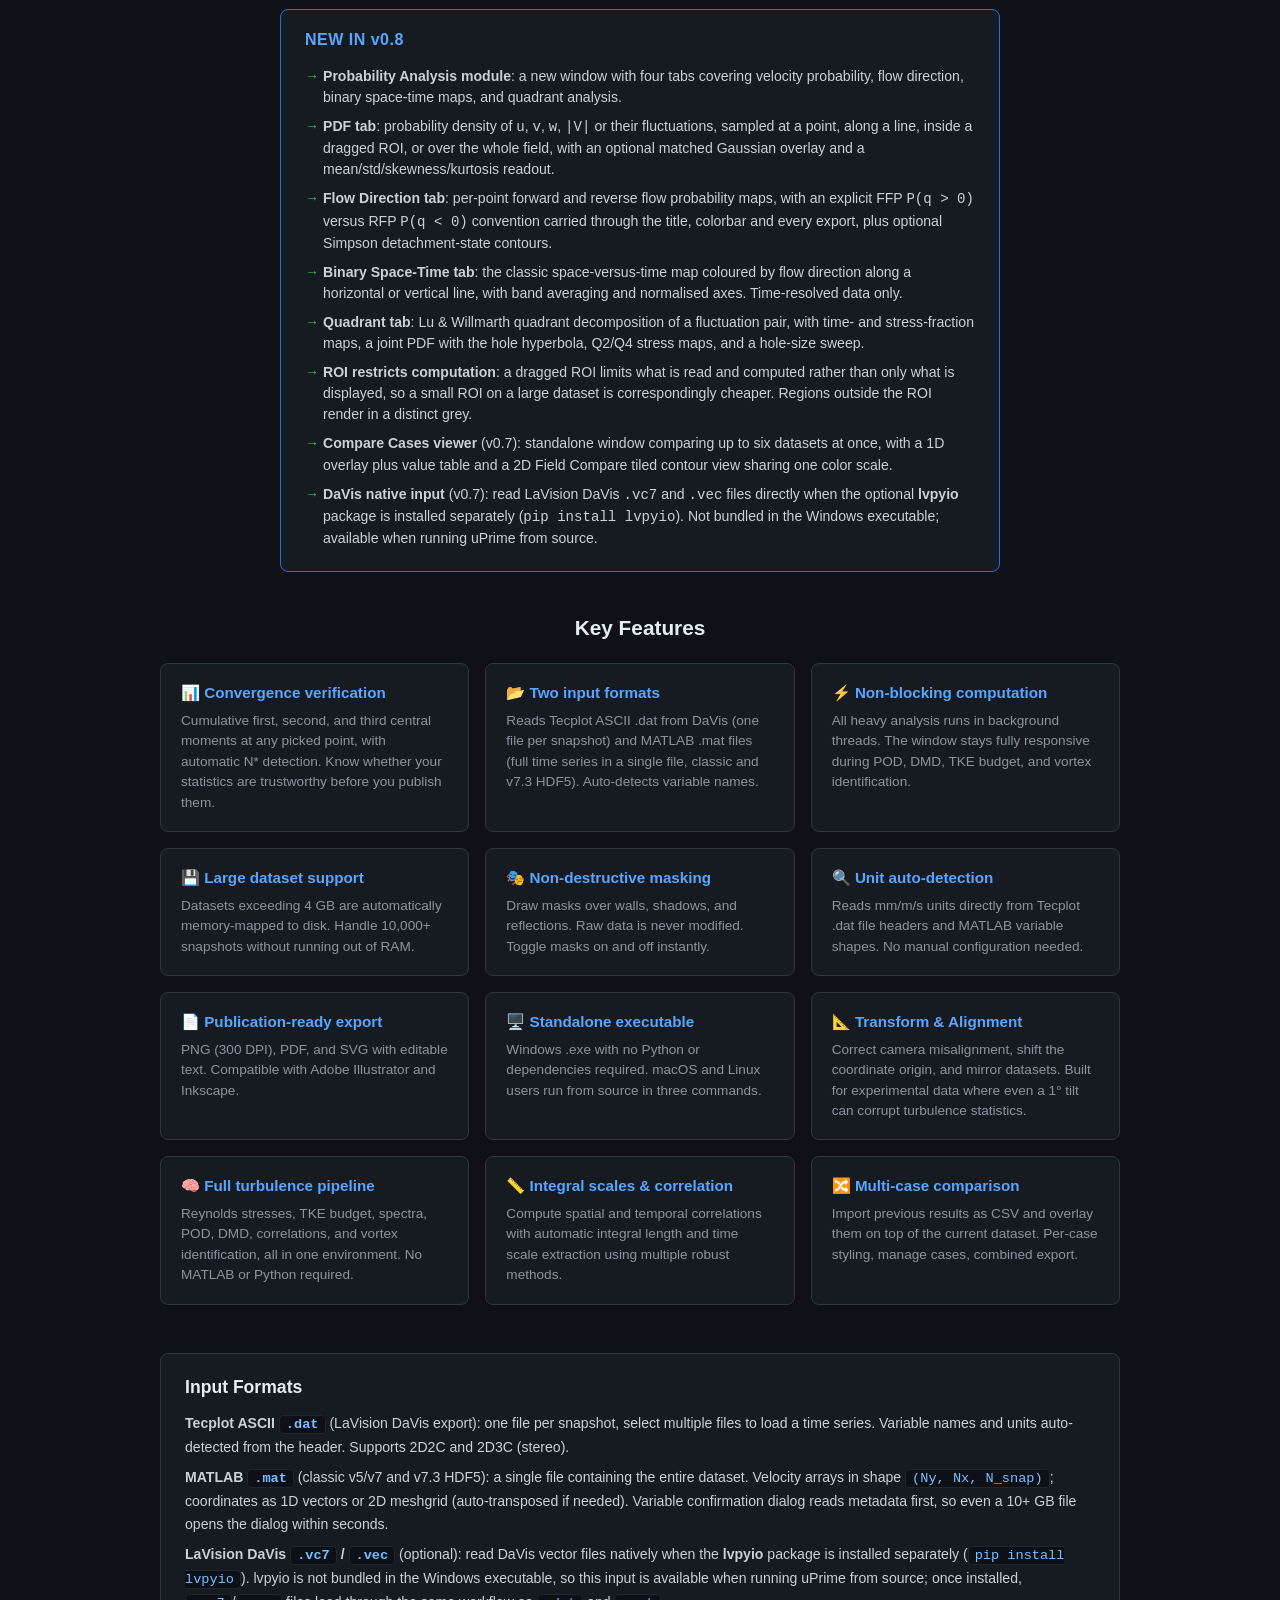
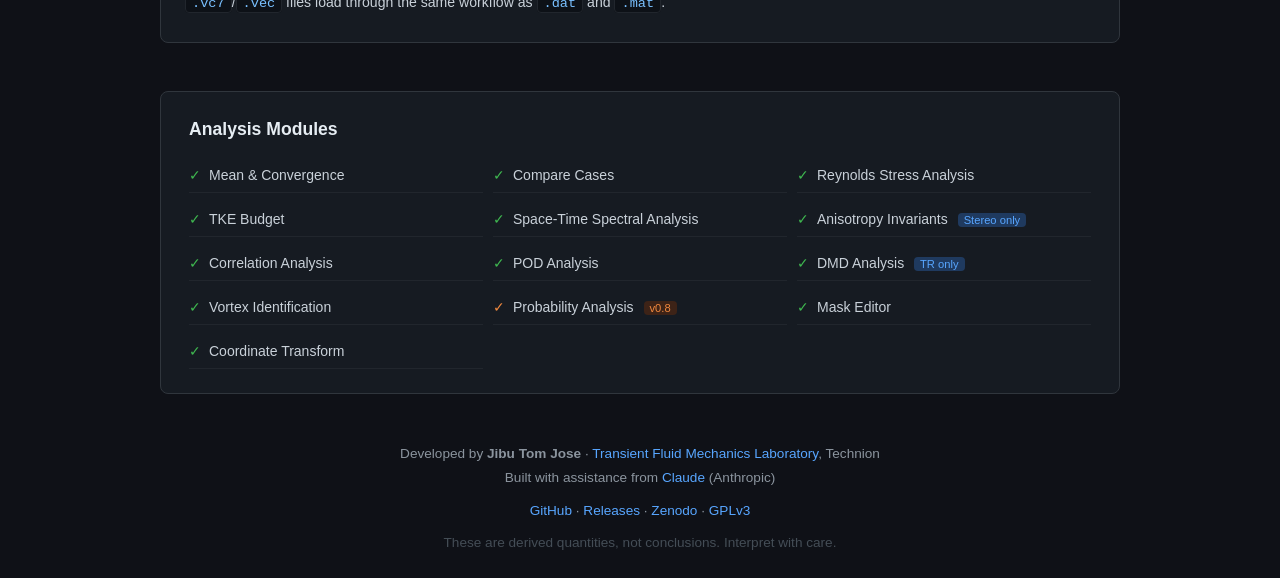
==== commit b700aaf3: "Serve the landing page at the site root and the MyST manual under /manual/" ====
--- a/index.html
+++ b/index.html
@@ -280,6 +280,7 @@
     <a class="button" href="https://github.com/CmdrRyder/uPrime/releases/latest">Download v0.9.2</a>
     <a class="button secondary" href="https://github.com/CmdrRyder/uPrime">View on GitHub</a>
     <a class="button secondary" href="https://doi.org/10.5281/zenodo.19376184">DOI</a>
+    <a class="button secondary" href="manual/">Documentation</a>
     <a class="button secondary" href="docs/Manual.pdf">Manual (PDF)</a>
     <p class="pip-install">Python users: <code>pip install uprime-piv</code> &rarr; run with: <code>uprime</code></p>
   </div>
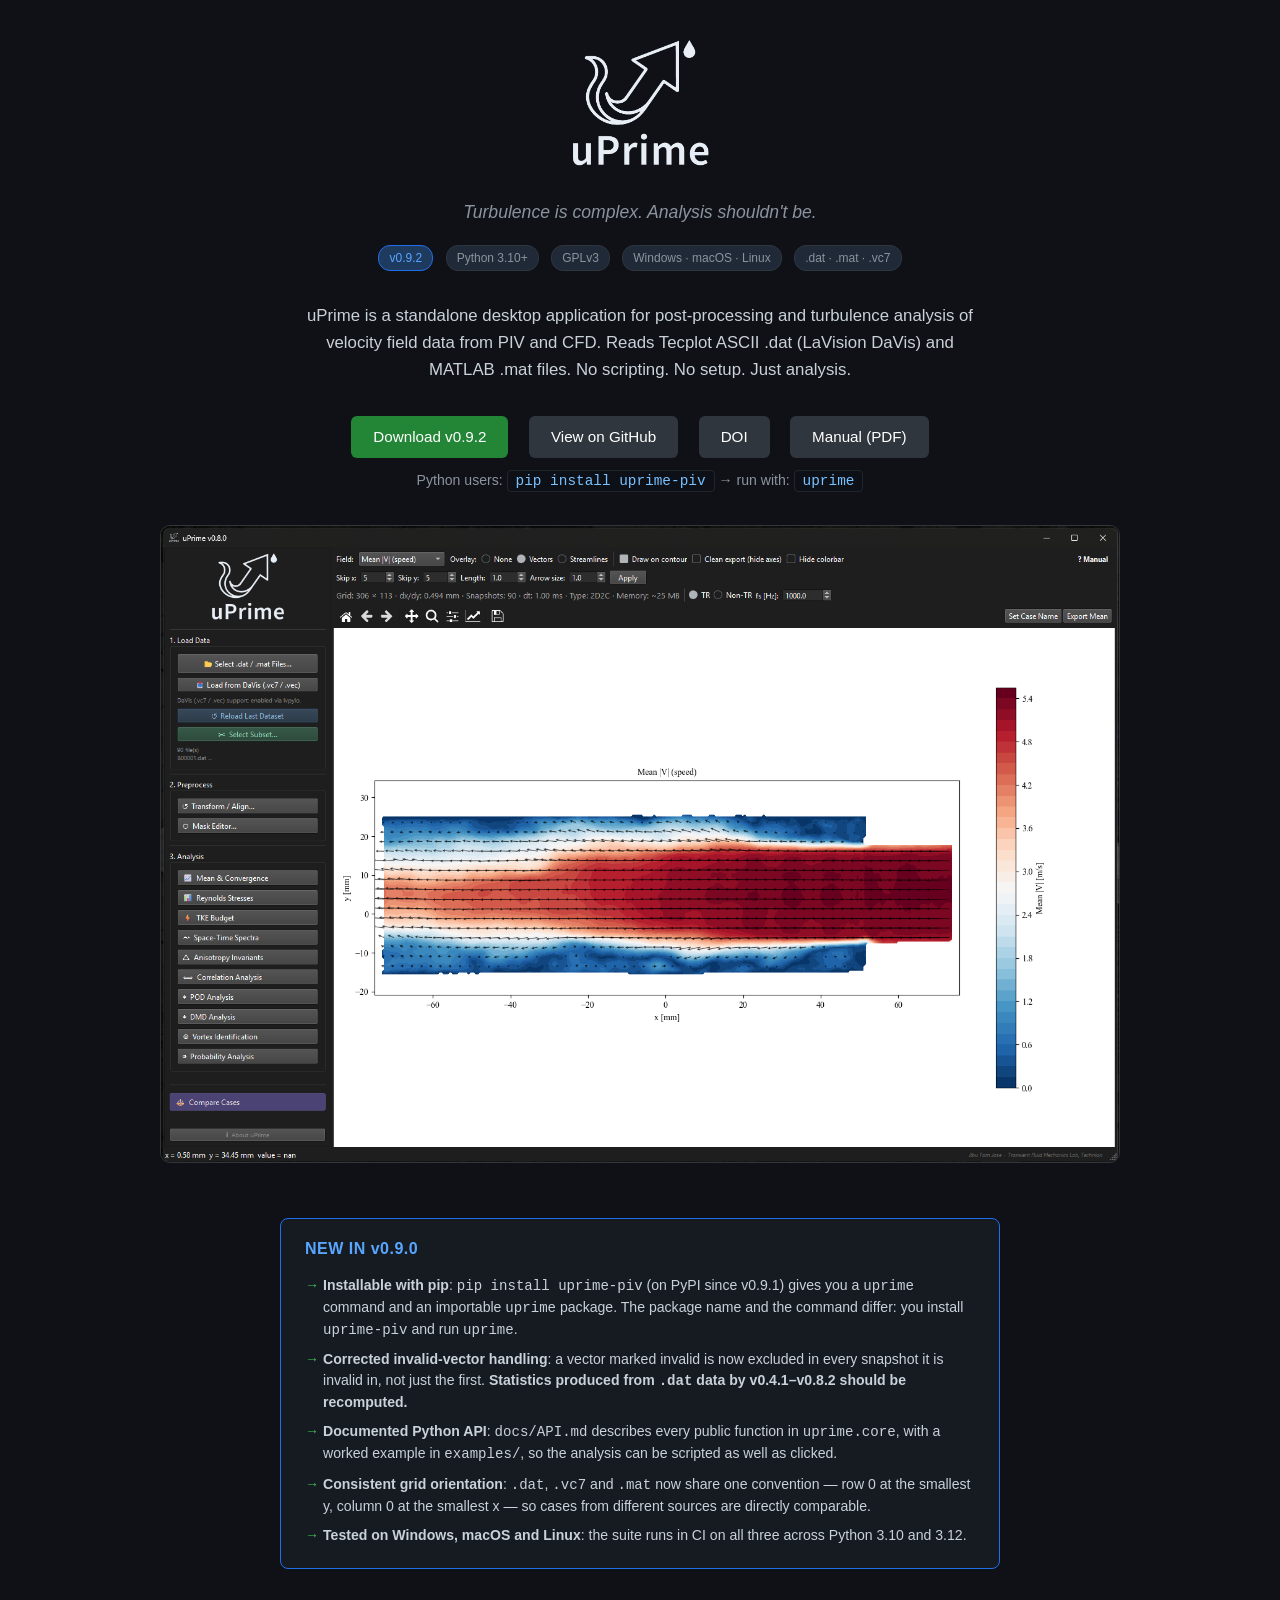
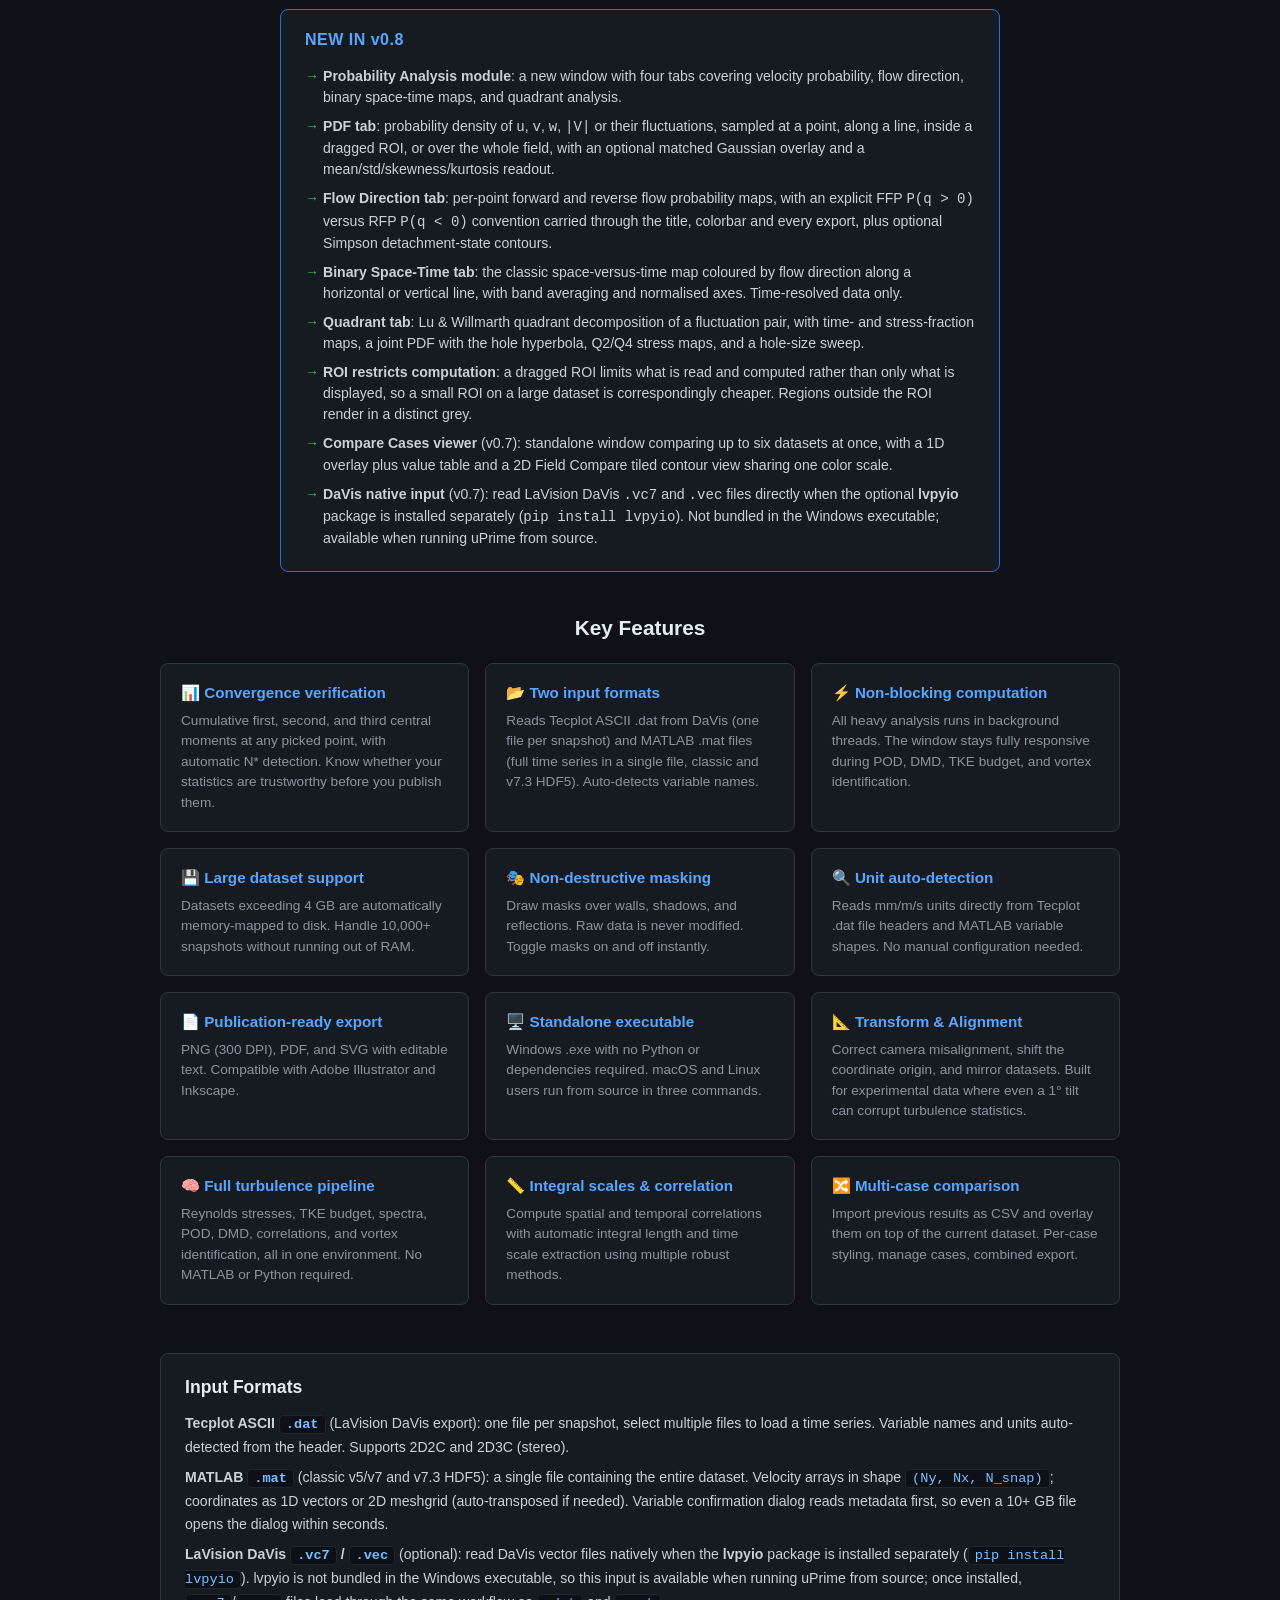
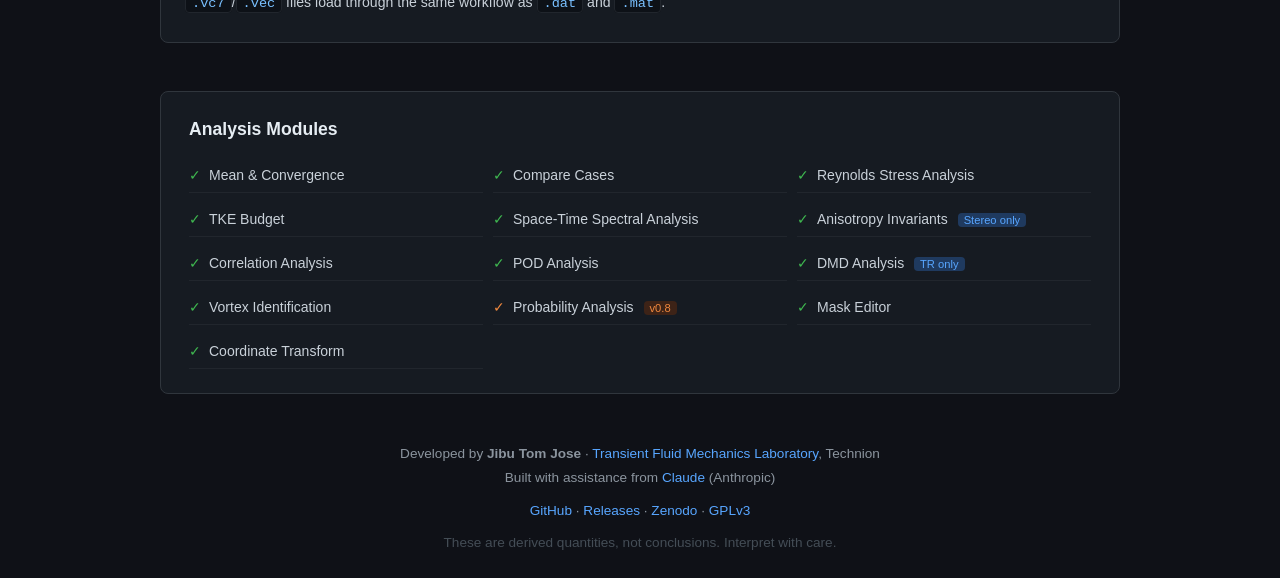
==== commit 258a652d: "Serve the MyST site at the root again, with a compact home page" ====
--- a/index.html
+++ b/index.html
@@ -280,7 +280,6 @@
     <a class="button" href="https://github.com/CmdrRyder/uPrime/releases/latest">Download v0.9.2</a>
     <a class="button secondary" href="https://github.com/CmdrRyder/uPrime">View on GitHub</a>
     <a class="button secondary" href="https://doi.org/10.5281/zenodo.19376184">DOI</a>
-    <a class="button secondary" href="manual/">Documentation</a>
     <a class="button secondary" href="docs/Manual.pdf">Manual (PDF)</a>
     <p class="pip-install">Python users: <code>pip install uprime-piv</code> &rarr; run with: <code>uprime</code></p>
   </div>
